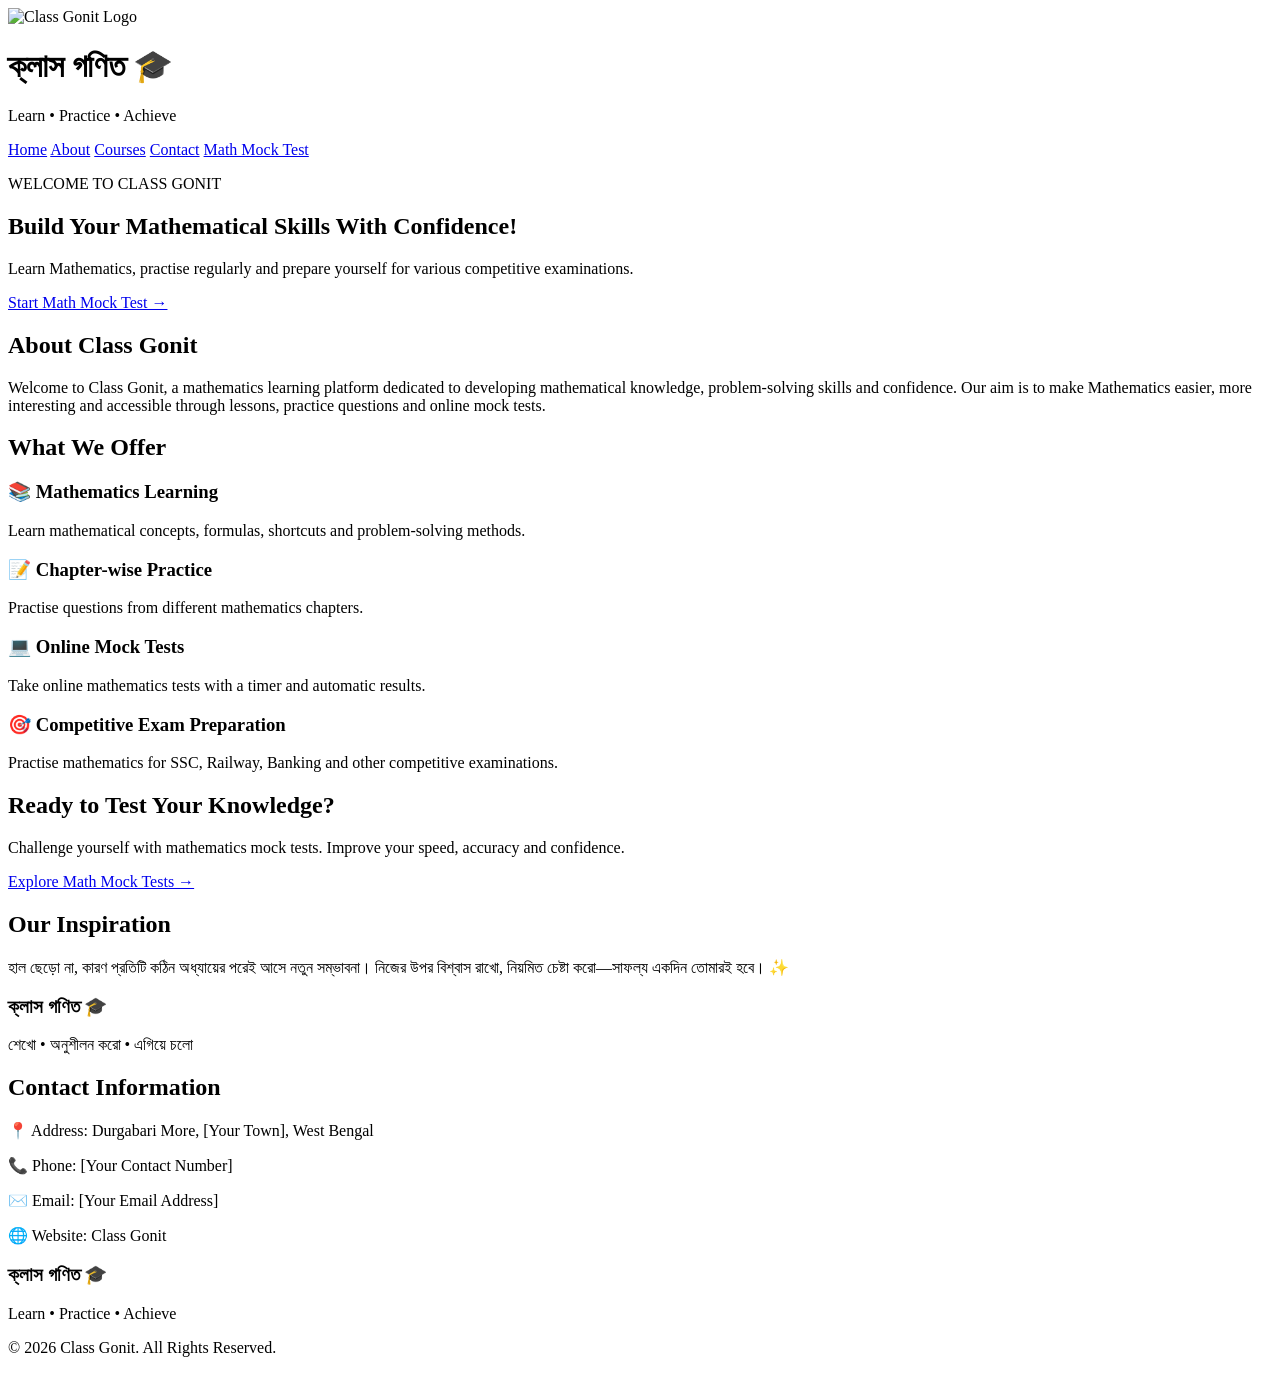
==== index.html @ 7d017bfa "Update index.html" ====
<!DOCTYPE html>
<html lang="en">
<head>
    <meta charset="UTF-8">
    <meta name="viewport" content="width=device-width, initial-scale=1.0">
    <title>ক্লাস গণিত 🎓 | Mathematics Learning Centre</title>
    <meta name="description" content="Class Gonit - Learn, Practice and Prepare for Mathematics Competitive Examinations.">

    <link rel="stylesheet" href="style.css">
</head>

<body>

    <!-- HEADER -->
    <header class="header">
        <div class="logo-area">
            <img src="images/logo.png" alt="Class Gonit Logo" class="logo">
            <div>
                <h1>ক্লাস গণিত 🎓</h1>
                <p>Learn • Practice • Achieve</p>
            </div>
        </div>

        <nav>
            <a href="index.html">Home</a>
            <a href="#about">About</a>
            <a href="#courses">Courses</a>
            <a href="#contact">Contact</a>
            <a href="mock-test.html" class="nav-button">Math Mock Test</a>
        </nav>
    </header>


    <!-- HERO SECTION -->
    <section class="hero">
        <div class="hero-content">
            <p class="welcome">WELCOME TO CLASS GONIT</p>

            <h2>
                Build Your Mathematical Skills
                <span>With Confidence!</span>
            </h2>

            <p>
                Learn Mathematics, practise regularly and prepare
                yourself for various competitive examinations.
            </p>

            <a href="mock-test.html" class="main-button">
                Start Math Mock Test →
            </a>
        </div>
    </section>


    <!-- ABOUT SECTION -->
    <section id="about" class="section">
        <h2>About Class Gonit</h2>

        <p>
            Welcome to Class Gonit, a mathematics learning platform
            dedicated to developing mathematical knowledge,
            problem-solving skills and confidence.

            Our aim is to make Mathematics easier, more interesting
            and accessible through lessons, practice questions
            and online mock tests.
        </p>
    </section>


    <!-- INFORMATION SECTION -->
    <section id="courses" class="section">
        <h2>What We Offer</h2>

        <div class="info-container">

            <div class="info-card">
                <h3>📚 Mathematics Learning</h3>
                <p>
                    Learn mathematical concepts, formulas,
                    shortcuts and problem-solving methods.
                </p>
            </div>

            <div class="info-card">
                <h3>📝 Chapter-wise Practice</h3>
                <p>
                    Practise questions from different
                    mathematics chapters.
                </p>
            </div>

            <div class="info-card">
                <h3>💻 Online Mock Tests</h3>
                <p>
                    Take online mathematics tests with
                    a timer and automatic results.
                </p>
            </div>

            <div class="info-card">
                <h3>🎯 Competitive Exam Preparation</h3>
                <p>
                    Practise mathematics for SSC, Railway,
                    Banking and other competitive examinations.
                </p>
            </div>

        </div>
    </section>


    <!-- MOCK TEST SECTION -->
    <section class="mock-section">
        <h2>Ready to Test Your Knowledge?</h2>

        <p>
            Challenge yourself with mathematics mock tests.
            Improve your speed, accuracy and confidence.
        </p>

        <a href="mock-test.html" class="main-button">
            Explore Math Mock Tests →
        </a>
    </section>


    <!-- MOTIVATION -->
    <section class="motivation">
        <h2>Our Inspiration</h2>

        <p>
            হাল ছেড়ো না, কারণ প্রতিটি কঠিন অধ্যায়ের পরেই আসে
            নতুন সম্ভাবনা। নিজের উপর বিশ্বাস রাখো, নিয়মিত
            চেষ্টা করো—সাফল্য একদিন তোমারই হবে। ✨
        </p>

        <h3>ক্লাস গণিত 🎓</h3>
        <p>শেখো • অনুশীলন করো • এগিয়ে চলো</p>
    </section>


    <!-- CONTACT SECTION -->
    <section id="contact" class="section contact">
        <h2>Contact Information</h2>

        <p>📍 Address: Durgabari More, [Your Town], West Bengal</p>

        <p>📞 Phone: [Your Contact Number]</p>

        <p>✉️ Email: [Your Email Address]</p>

        <p>🌐 Website: Class Gonit</p>
    </section>


    <!-- FOOTER -->
    <footer>
        <h3>ক্লাস গণিত 🎓</h3>
        <p>Learn • Practice • Achieve</p>
        <p>© 2026 Class Gonit. All Rights Reserved.</p>
    </footer>

    <script src="script.js"></script>

</body>
</html>
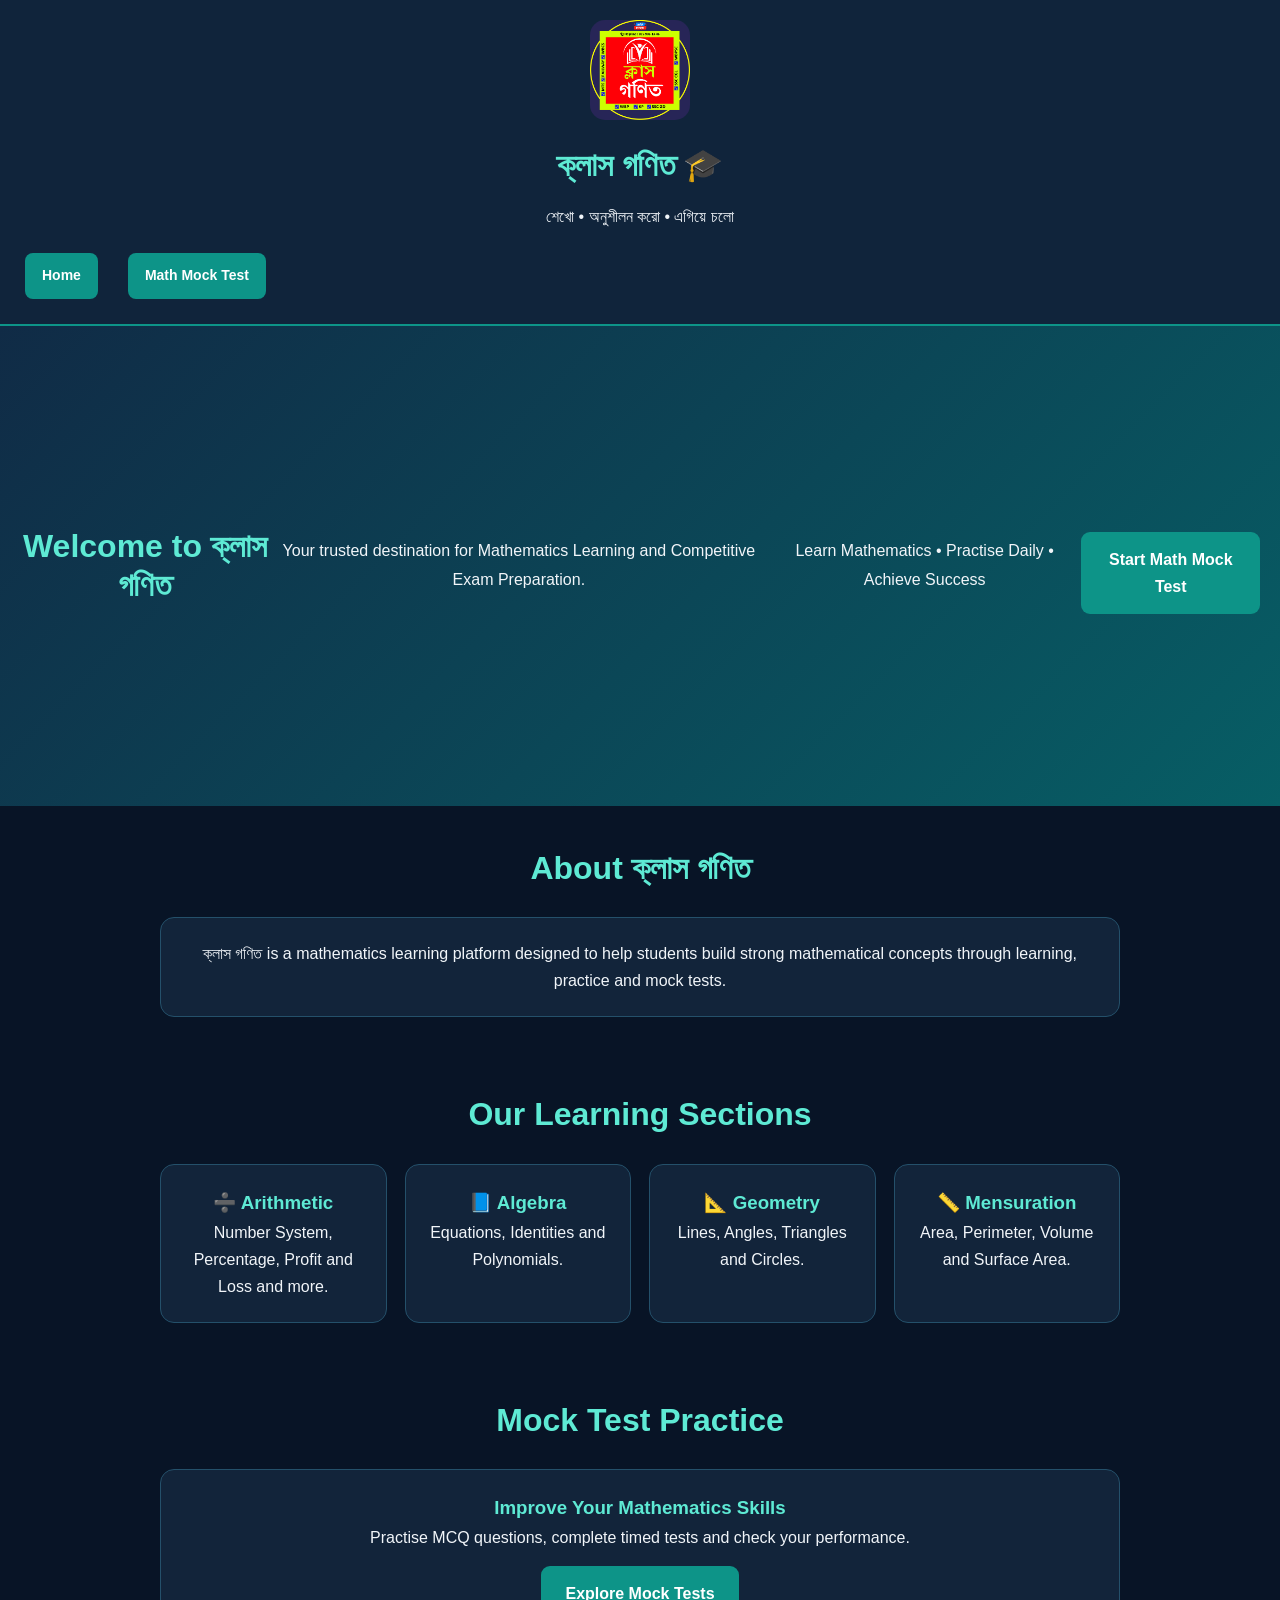
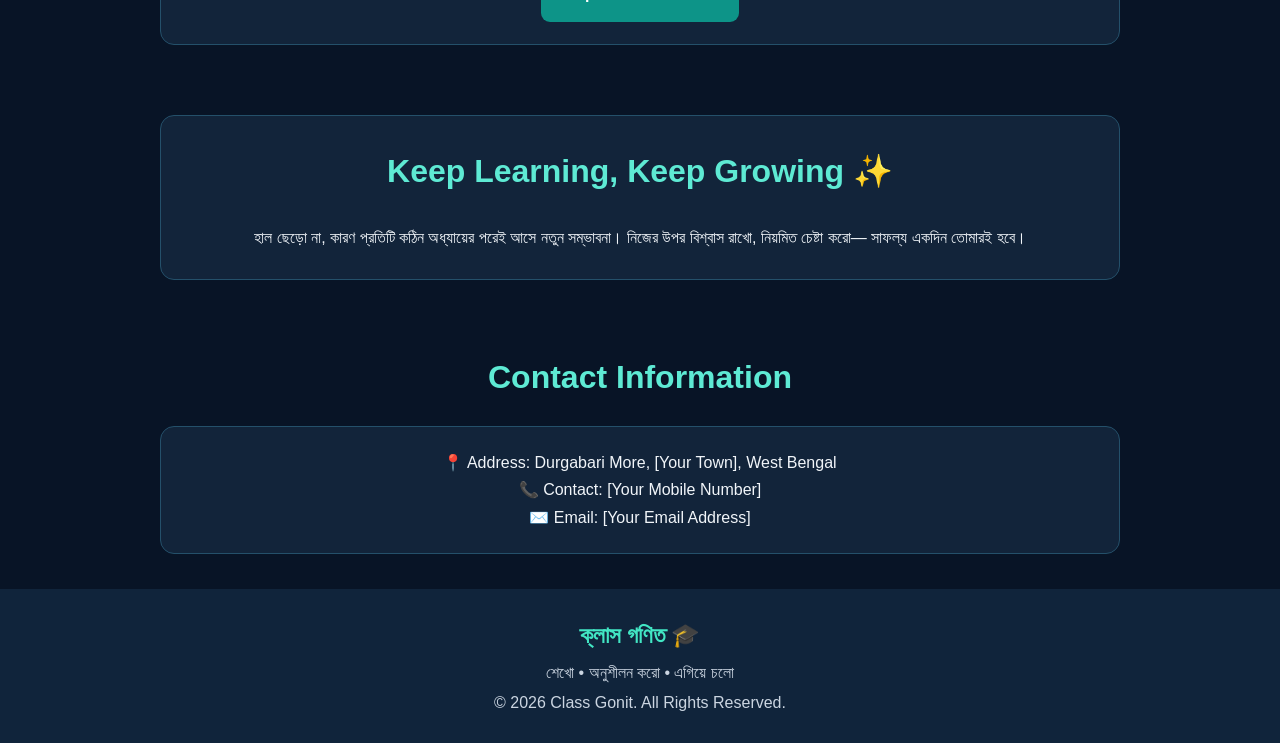
==== commit bfe6a4e0: "Update index.html" ====
--- a/index.html
+++ b/index.html
@@ -2,168 +2,211 @@
 <!DOCTYPE html>
 <html lang="en">
 <head>
-    <meta charset="UTF-8">
-    <meta name="viewport" content="width=device-width, initial-scale=1.0">
-    <title>ক্লাস গণিত 🎓 | Mathematics Learning Centre</title>
-    <meta name="description" content="Class Gonit - Learn, Practice and Prepare for Mathematics Competitive Examinations.">
-
-    <link rel="stylesheet" href="style.css">
+<meta charset="UTF-8">
+<meta name="viewport" content="width=device-width, initial-scale=1.0">
+<title>ক্লাস গণিত | Class Gonit</title>
+<link rel="stylesheet" href="style.css">
+
+<style>
+body {
+    margin: 0;
+    background: #081426;
+    color: #f1f5f9;
+    font-family: Arial, sans-serif;
+}
+header {
+    background: #10243b;
+    padding: 20px;
+    text-align: center;
+    border-bottom: 2px solid #0d9488;
+}
+.logo {
+    width: 100px;
+    height: 100px;
+    object-fit: contain;
+    border-radius: 15px;
+}
+header h1 {
+    color: #5eead4;
+    margin: 10px;
+}
+nav {
+    margin-top: 18px;
+}
+nav a {
+    display: inline-block;
+    color: white;
+    text-decoration: none;
+    background: #0d9488;
+    padding: 11px 17px;
+    margin: 5px;
+    border-radius: 8px;
+}
+.hero {
+    text-align: center;
+    padding: 65px 20px;
+    background: linear-gradient(135deg,#102b46,#075e65);
+}
+.hero h2 {
+    font-size: 32px;
+    color: #5eead4;
+}
+.hero p {
+    line-height: 1.8;
+}
+.section {
+    max-width: 1000px;
+    margin: auto;
+    padding: 35px 20px;
+}
+.section h2 {
+    color: #5eead4;
+    text-align: center;
+}
+.cards {
+    display: grid;
+    grid-template-columns: repeat(auto-fit,minmax(220px,1fr));
+    gap: 18px;
+}
+.card {
+    background: #12243a;
+    border: 1px solid #24506a;
+    padding: 22px;
+    border-radius: 14px;
+    text-align: center;
+}
+.card h3 {
+    color: #5eead4;
+}
+.main-button {
+    display: inline-block;
+    background: #0d9488;
+    color: white;
+    text-decoration: none;
+    padding: 14px 24px;
+    border-radius: 9px;
+    font-weight: bold;
+    margin-top: 15px;
+}
+.quote {
+    background: #12243a;
+    padding: 25px;
+    border-radius: 14px;
+    text-align: center;
+    line-height: 1.9;
+    border: 1px solid #24506a;
+}
+footer {
+    background: #10243b;
+    padding: 25px;
+    text-align: center;
+    line-height: 1.9;
+    color: #cbd5e1;
+}
+</style>
 </head>
 
 <body>
 
-    <!-- HEADER -->
-    <header class="header">
-        <div class="logo-area">
-            <img src="images/logo.png" alt="Class Gonit Logo" class="logo">
-            <div>
-                <h1>ক্লাস গণিত 🎓</h1>
-                <p>Learn • Practice • Achieve</p>
-            </div>
-        </div>
-
-        <nav>
-            <a href="index.html">Home</a>
-            <a href="#about">About</a>
-            <a href="#courses">Courses</a>
-            <a href="#contact">Contact</a>
-            <a href="mock-test.html" class="nav-button">Math Mock Test</a>
-        </nav>
-    </header>
-
-
-    <!-- HERO SECTION -->
-    <section class="hero">
-        <div class="hero-content">
-            <p class="welcome">WELCOME TO CLASS GONIT</p>
-
-            <h2>
-                Build Your Mathematical Skills
-                <span>With Confidence!</span>
-            </h2>
-
-            <p>
-                Learn Mathematics, practise regularly and prepare
-                yourself for various competitive examinations.
-            </p>
-
-            <a href="mock-test.html" class="main-button">
-                Start Math Mock Test →
-            </a>
-        </div>
-    </section>
-
-
-    <!-- ABOUT SECTION -->
-    <section id="about" class="section">
-        <h2>About Class Gonit</h2>
-
+<header>
+    <img src="logo.png" alt="Class Gonit Logo" class="logo">
+
+    <h1>ক্লাস গণিত 🎓</h1>
+    <p>শেখো • অনুশীলন করো • এগিয়ে চলো</p>
+
+    <nav>
+        <a href="index.html">Home</a>
+        <a href="mock-test.html">Math Mock Test</a>
+    </nav>
+</header>
+
+<section class="hero">
+    <h2>Welcome to ক্লাস গণিত</h2>
+    <p>
+        Your trusted destination for Mathematics Learning
+        and Competitive Exam Preparation.
+    </p>
+    <p>Learn Mathematics • Practise Daily • Achieve Success</p>
+
+    <a href="mock-test.html" class="main-button">
+        Start Math Mock Test
+    </a>
+</section>
+
+<section class="section">
+    <h2>About ক্লাস গণিত</h2>
+    <div class="card">
         <p>
-            Welcome to Class Gonit, a mathematics learning platform
-            dedicated to developing mathematical knowledge,
-            problem-solving skills and confidence.
-
-            Our aim is to make Mathematics easier, more interesting
-            and accessible through lessons, practice questions
-            and online mock tests.
+            ক্লাস গণিত is a mathematics learning platform
+            designed to help students build strong mathematical
+            concepts through learning, practice and mock tests.
         </p>
-    </section>
-
-
-    <!-- INFORMATION SECTION -->
-    <section id="courses" class="section">
-        <h2>What We Offer</h2>
-
-        <div class="info-container">
-
-            <div class="info-card">
-                <h3>📚 Mathematics Learning</h3>
-                <p>
-                    Learn mathematical concepts, formulas,
-                    shortcuts and problem-solving methods.
-                </p>
-            </div>
-
-            <div class="info-card">
-                <h3>📝 Chapter-wise Practice</h3>
-                <p>
-                    Practise questions from different
-                    mathematics chapters.
-                </p>
-            </div>
-
-            <div class="info-card">
-                <h3>💻 Online Mock Tests</h3>
-                <p>
-                    Take online mathematics tests with
-                    a timer and automatic results.
-                </p>
-            </div>
-
-            <div class="info-card">
-                <h3>🎯 Competitive Exam Preparation</h3>
-                <p>
-                    Practise mathematics for SSC, Railway,
-                    Banking and other competitive examinations.
-                </p>
-            </div>
-
-        </div>
-    </section>
-
-
-    <!-- MOCK TEST SECTION -->
-    <section class="mock-section">
-        <h2>Ready to Test Your Knowledge?</h2>
-
+    </div>
+</section>
+
+<section class="section">
+    <h2>Our Learning Sections</h2>
+
+    <div class="cards">
+        <div class="card">
+            <h3>➗ Arithmetic</h3>
+            <p>Number System, Percentage, Profit and Loss and more.</p>
+        </div>
+
+        <div class="card">
+            <h3>📘 Algebra</h3>
+            <p>Equations, Identities and Polynomials.</p>
+        </div>
+
+        <div class="card">
+            <h3>📐 Geometry</h3>
+            <p>Lines, Angles, Triangles and Circles.</p>
+        </div>
+
+        <div class="card">
+            <h3>📏 Mensuration</h3>
+            <p>Area, Perimeter, Volume and Surface Area.</p>
+        </div>
+    </div>
+</section>
+
+<section class="section">
+    <h2>Mock Test Practice</h2>
+    <div class="card">
+        <h3>Improve Your Mathematics Skills</h3>
         <p>
-            Challenge yourself with mathematics mock tests.
-            Improve your speed, accuracy and confidence.
+            Practise MCQ questions, complete timed tests
+            and check your performance.
         </p>
-
         <a href="mock-test.html" class="main-button">
-            Explore Math Mock Tests →
+            Explore Mock Tests
         </a>
-    </section>
-
-
-    <!-- MOTIVATION -->
-    <section class="motivation">
-        <h2>Our Inspiration</h2>
-
-        <p>
-            হাল ছেড়ো না, কারণ প্রতিটি কঠিন অধ্যায়ের পরেই আসে
-            নতুন সম্ভাবনা। নিজের উপর বিশ্বাস রাখো, নিয়মিত
-            চেষ্টা করো—সাফল্য একদিন তোমারই হবে। ✨
-        </p>
-
-        <h3>ক্লাস গণিত 🎓</h3>
-        <p>শেখো • অনুশীলন করো • এগিয়ে চলো</p>
-    </section>
-
-
-    <!-- CONTACT SECTION -->
-    <section id="contact" class="section contact">
-        <h2>Contact Information</h2>
-
+    </div>
+</section>
+
+<section class="section">
+    <div class="quote">
+        <h2>Keep Learning, Keep Growing ✨</h2>
+        হাল ছেড়ো না, কারণ প্রতিটি কঠিন অধ্যায়ের পরেই আসে
+        নতুন সম্ভাবনা। নিজের উপর বিশ্বাস রাখো, নিয়মিত চেষ্টা করো—
+        সাফল্য একদিন তোমারই হবে।
+    </div>
+</section>
+
+<section class="section">
+    <h2>Contact Information</h2>
+    <div class="card">
         <p>📍 Address: Durgabari More, [Your Town], West Bengal</p>
-
-        <p>📞 Phone: [Your Contact Number]</p>
-
+        <p>📞 Contact: [Your Mobile Number]</p>
         <p>✉️ Email: [Your Email Address]</p>
-
-        <p>🌐 Website: Class Gonit</p>
-    </section>
-
-
-    <!-- FOOTER -->
-    <footer>
-        <h3>ক্লাস গণিত 🎓</h3>
-        <p>Learn • Practice • Achieve</p>
-        <p>© 2026 Class Gonit. All Rights Reserved.</p>
-    </footer>
-
-    <script src="script.js"></script>
+    </div>
+</section>
+
+<footer>
+    <h3>ক্লাস গণিত 🎓</h3>
+    <p>শেখো • অনুশীলন করো • এগিয়ে চলো</p>
+    <p>© 2026 Class Gonit. All Rights Reserved.</p>
+</footer>
 
 </body>
 </html>
--- a/style.css
+++ b/style.css
@@ -0,0 +1,266 @@
+
+* {
+    margin: 0;
+    padding: 0;
+    box-sizing: border-box;
+}
+
+html {
+    scroll-behavior: smooth;
+}
+
+body {
+    font-family: Arial, sans-serif;
+    background: #0b1220;
+    color: #f1f5f9;
+    line-height: 1.7;
+}
+
+/* HEADER */
+.header {
+    background: #111c30;
+    padding: 18px 6%;
+    display: flex;
+    justify-content: space-between;
+    align-items: center;
+    flex-wrap: wrap;
+    gap: 20px;
+    border-bottom: 1px solid #263850;
+}
+
+.logo-area {
+    display: flex;
+    align-items: center;
+    gap: 12px;
+}
+
+.logo {
+    width: 65px;
+    height: 65px;
+    object-fit: contain;
+    border-radius: 12px;
+}
+
+.logo-area h1 {
+    color: #42e6c4;
+    font-size: 24px;
+}
+
+.logo-area p {
+    color: #a8b6ca;
+    font-size: 12px;
+}
+
+nav {
+    display: flex;
+    flex-wrap: wrap;
+    align-items: center;
+    gap: 20px;
+}
+
+nav a {
+    color: #ffffff;
+    text-decoration: none;
+    font-weight: bold;
+    font-size: 14px;
+}
+
+nav a:hover {
+    color: #42e6c4;
+}
+
+.nav-button,
+.main-button {
+    background: linear-gradient(135deg, #12b99b, #087eae);
+    color: white;
+    padding: 12px 22px;
+    border-radius: 30px;
+    display: inline-block;
+    text-decoration: none;
+    font-weight: bold;
+}
+
+/* HERO */
+.hero {
+    min-height: 480px;
+    padding: 90px 8%;
+    display: flex;
+    align-items: center;
+    background:
+        radial-gradient(circle at 85% 30%, #164c61 0%, transparent 35%),
+        linear-gradient(135deg, #101d35, #07111f);
+}
+
+.hero-content {
+    max-width: 750px;
+}
+
+.welcome {
+    color: #42e6c4;
+    font-weight: bold;
+    letter-spacing: 3px;
+}
+
+.hero h2 {
+    font-size: clamp(34px, 6vw, 55px);
+    line-height: 1.2;
+    margin: 20px 0;
+}
+
+.hero h2 span {
+    color: #42e6c4;
+    display: block;
+}
+
+.hero-content > p:not(.welcome) {
+    color: #b8c5d8;
+    font-size: 17px;
+    margin-bottom: 30px;
+}
+
+/* SECTIONS */
+.section {
+    padding: 70px 8%;
+    text-align: center;
+}
+
+.section h2 {
+    color: #42e6c4;
+    font-size: 32px;
+    margin-bottom: 22px;
+}
+
+.section > p {
+    max-width: 850px;
+    margin: auto;
+    color: #c4cfde;
+    font-size: 16px;
+}
+
+/* CARDS */
+.info-container {
+    display: grid;
+    grid-template-columns: repeat(auto-fit, minmax(220px, 1fr));
+    gap: 22px;
+    margin-top: 35px;
+}
+
+.info-card {
+    background: #15243a;
+    border: 1px solid #2b405b;
+    padding: 30px 22px;
+    border-radius: 18px;
+    text-align: left;
+    transition: 0.3s;
+}
+
+.info-card:hover {
+    transform: translateY(-7px);
+    border-color: #42e6c4;
+}
+
+.info-card h3 {
+    color: #42e6c4;
+    margin-bottom: 12px;
+}
+
+.info-card p {
+    color: #bdc9d9;
+}
+
+/* MOCK TEST */
+.mock-section {
+    margin: 30px 6%;
+    padding: 60px 25px;
+    text-align: center;
+    border-radius: 24px;
+    background: linear-gradient(135deg, #075c62, #124a76);
+}
+
+.mock-section h2 {
+    font-size: 30px;
+    margin-bottom: 15px;
+}
+
+.mock-section p {
+    color: #dcecf0;
+    margin-bottom: 25px;
+}
+
+.mock-section .main-button {
+    background: white;
+    color: #075c62;
+}
+
+/* MOTIVATION */
+.motivation {
+    padding: 55px 8%;
+    text-align: center;
+    background: #142238;
+}
+
+.motivation h2 {
+    color: #42e6c4;
+    margin-bottom: 20px;
+}
+
+.motivation p {
+    color: #d0dbea;
+    max-width: 850px;
+    margin: 12px auto;
+}
+
+.motivation h3 {
+    color: #42e6c4;
+    margin-top: 20px;
+}
+
+/* CONTACT */
+.contact {
+    background: #0e192b;
+}
+
+.contact p {
+    margin: 12px auto;
+}
+
+/* FOOTER */
+footer {
+    text-align: center;
+    padding: 30px 15px;
+    background: #080e19;
+    color: #9eacc0;
+}
+
+footer h3 {
+    color: #42e6c4;
+    font-size: 23px;
+}
+
+/* MOBILE */
+@media (max-width: 650px) {
+    .header {
+        flex-direction: column;
+        text-align: center;
+    }
+
+    nav {
+        justify-content: center;
+        gap: 13px;
+    }
+
+    .hero {
+        min-height: 400px;
+        padding: 65px 7%;
+        text-align: center;
+    }
+
+    .section {
+        padding: 50px 6%;
+    }
+
+    .mock-section {
+        margin: 20px 4%;
+        padding: 40px 18px;
+    }
+}
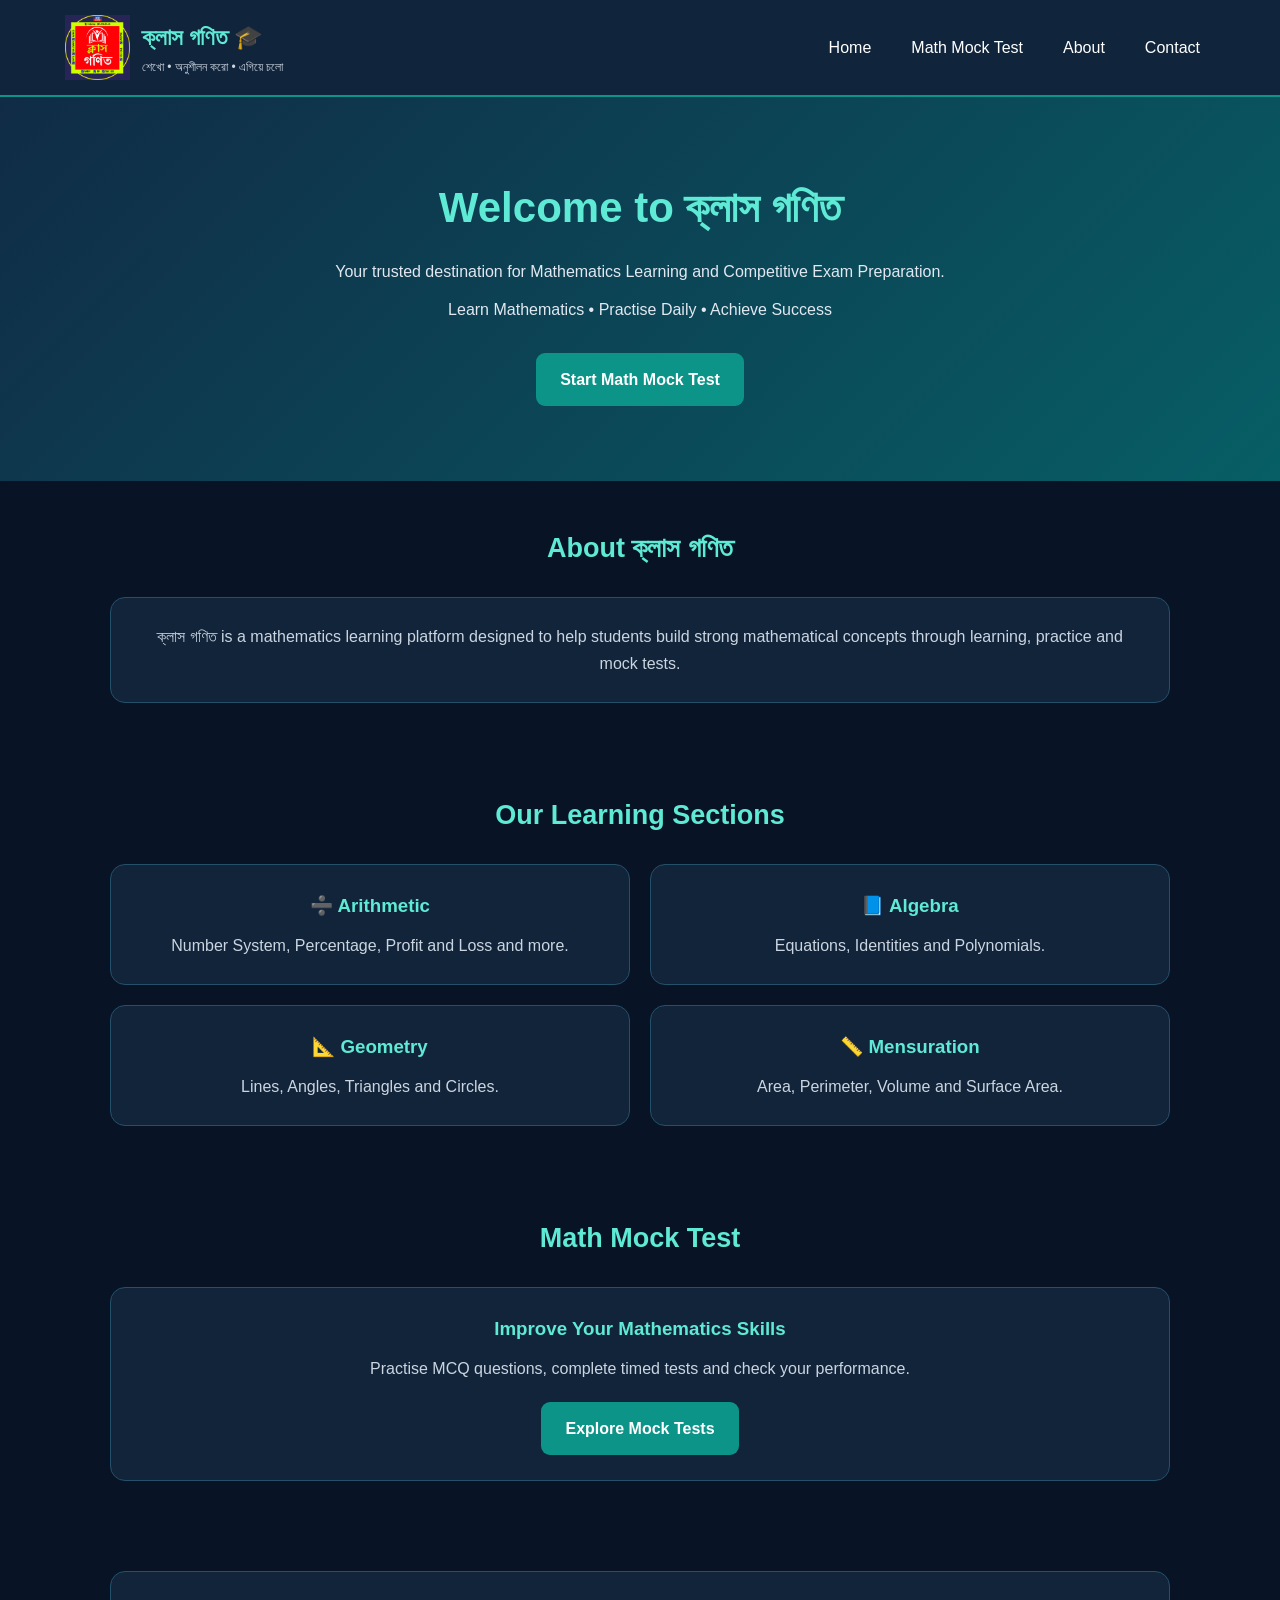
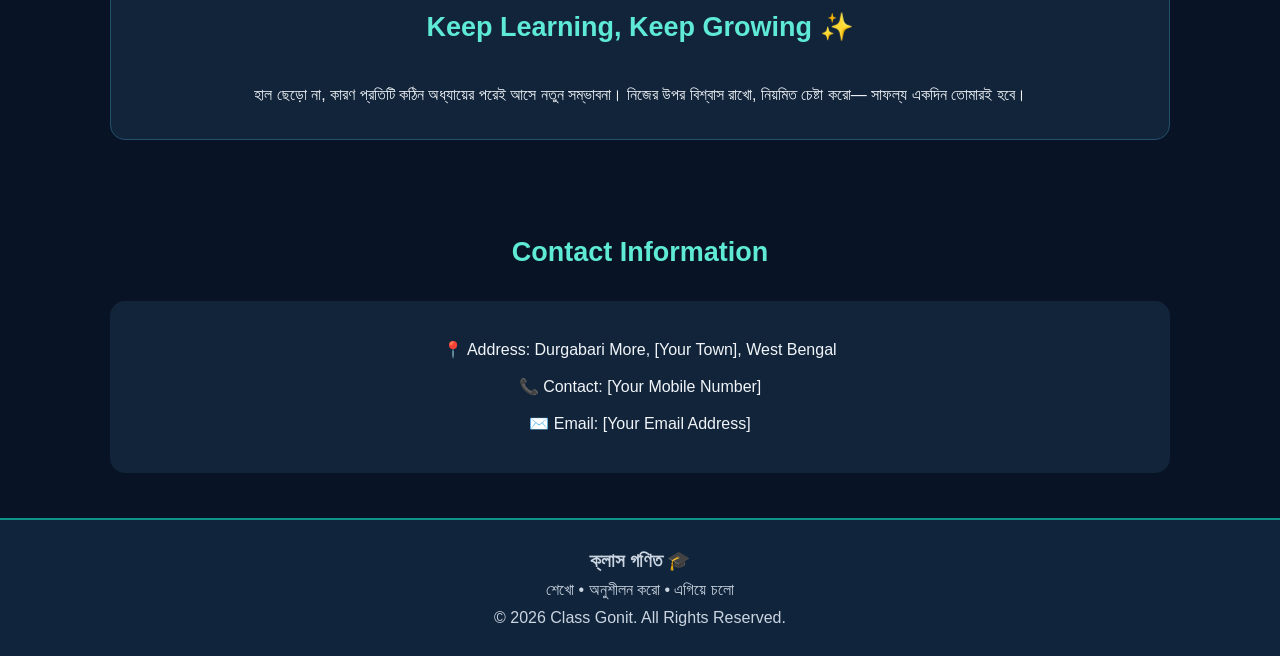
==== commit 9ed0c39b: "Update index.html" ====
--- a/index.html
+++ b/index.html
@@ -4,104 +4,296 @@
 <head>
 <meta charset="UTF-8">
 <meta name="viewport" content="width=device-width, initial-scale=1.0">
+<meta name="theme-color" content="#081426">
+
 <title>ক্লাস গণিত | Class Gonit</title>
-<link rel="stylesheet" href="style.css">
 
 <style>
+* {
+    margin: 0;
+    padding: 0;
+    box-sizing: border-box;
+}
+
+html {
+    scroll-behavior: smooth;
+}
+
 body {
-    margin: 0;
+    width: 100%;
+    overflow-x: hidden;
     background: #081426;
     color: #f1f5f9;
     font-family: Arial, sans-serif;
-}
+    line-height: 1.7;
+}
+
+/* HEADER */
 header {
     background: #10243b;
-    padding: 20px;
-    text-align: center;
+    padding: 15px 5%;
     border-bottom: 2px solid #0d9488;
 }
+
+.header-content {
+    max-width: 1150px;
+    margin: auto;
+    display: flex;
+    align-items: center;
+    justify-content: space-between;
+    gap: 15px;
+}
+
+.brand {
+    display: flex;
+    align-items: center;
+    gap: 12px;
+}
+
 .logo {
-    width: 100px;
-    height: 100px;
+    width: 65px;
+    height: 65px;
     object-fit: contain;
-    border-radius: 15px;
-}
-header h1 {
+}
+
+.brand h1 {
     color: #5eead4;
-    margin: 10px;
-}
+    font-size: 23px;
+}
+
+.brand p {
+    font-size: 12px;
+    color: #cbd5e1;
+}
+
+/* NAVIGATION */
 nav {
-    margin-top: 18px;
-}
+    display: flex;
+    align-items: center;
+    gap: 10px;
+}
+
 nav a {
-    display: inline-block;
+    text-decoration: none;
     color: white;
-    text-decoration: none;
+    padding: 10px 15px;
+    border-radius: 8px;
+    transition: 0.3s;
+}
+
+nav a:hover {
     background: #0d9488;
-    padding: 11px 17px;
-    margin: 5px;
+}
+
+.menu-btn {
+    display: none;
+    background: #0d9488;
+    color: white;
+    border: none;
+    padding: 9px 13px;
+    font-size: 25px;
     border-radius: 8px;
-}
+    cursor: pointer;
+}
+
+/* HERO */
 .hero {
     text-align: center;
-    padding: 65px 20px;
+    padding: 75px 20px;
     background: linear-gradient(135deg,#102b46,#075e65);
 }
+
 .hero h2 {
-    font-size: 32px;
     color: #5eead4;
-}
+    font-size: clamp(26px, 5vw, 42px);
+    margin-bottom: 15px;
+}
+
 .hero p {
-    line-height: 1.8;
-}
-.section {
-    max-width: 1000px;
-    margin: auto;
-    padding: 35px 20px;
-}
-.section h2 {
-    color: #5eead4;
-    text-align: center;
-}
-.cards {
-    display: grid;
-    grid-template-columns: repeat(auto-fit,minmax(220px,1fr));
-    gap: 18px;
-}
-.card {
-    background: #12243a;
-    border: 1px solid #24506a;
-    padding: 22px;
-    border-radius: 14px;
-    text-align: center;
-}
-.card h3 {
-    color: #5eead4;
-}
+    color: #e2e8f0;
+    max-width: 650px;
+    margin: 10px auto;
+}
+
 .main-button {
     display: inline-block;
     background: #0d9488;
     color: white;
     text-decoration: none;
-    padding: 14px 24px;
+    padding: 13px 24px;
     border-radius: 9px;
     font-weight: bold;
-    margin-top: 15px;
-}
+    margin-top: 20px;
+}
+
+.main-button:hover {
+    background: #14b8a6;
+}
+
+/* SECTIONS */
+.section {
+    max-width: 1100px;
+    margin: auto;
+    padding: 45px 20px;
+}
+
+.section h2 {
+    text-align: center;
+    color: #5eead4;
+    font-size: 27px;
+    margin-bottom: 25px;
+}
+
+/* CARDS */
+.cards {
+    display: grid;
+    grid-template-columns: repeat(2, minmax(0, 1fr));
+    gap: 20px;
+}
+
+.card {
+    background: #12243a;
+    border: 1px solid #24506a;
+    padding: 25px;
+    border-radius: 15px;
+    text-align: center;
+    min-width: 0;
+}
+
+.card h3 {
+    color: #5eead4;
+    margin-bottom: 10px;
+}
+
+.card p {
+    color: #cbd5e1;
+}
+
+/* QUOTE */
 .quote {
     background: #12243a;
+    border: 1px solid #24506a;
+    border-radius: 15px;
+    padding: 28px;
+    text-align: center;
+    line-height: 2;
+}
+
+.quote p {
+    font-size: 16px;
+}
+
+/* CONTACT */
+.contact-box {
+    background: #12243a;
     padding: 25px;
-    border-radius: 14px;
-    text-align: center;
-    line-height: 1.9;
-    border: 1px solid #24506a;
-}
+    border-radius: 15px;
+    text-align: center;
+    overflow-wrap: anywhere;
+}
+
+.contact-box p {
+    margin: 10px 0;
+}
+
+/* FOOTER */
 footer {
     background: #10243b;
-    padding: 25px;
-    text-align: center;
-    line-height: 1.9;
+    border-top: 2px solid #0d9488;
+    text-align: center;
+    padding: 25px 15px;
     color: #cbd5e1;
+}
+
+/* ANDROID / MOBILE RESPONSIVE */
+@media screen and (max-width: 768px) {
+
+    header {
+        padding: 12px 15px;
+    }
+
+    .header-content {
+        flex-wrap: wrap;
+    }
+
+    .brand h1 {
+        font-size: 19px;
+    }
+
+    .logo {
+        width: 55px;
+        height: 55px;
+    }
+
+    .menu-btn {
+        display: block;
+        margin-left: auto;
+    }
+
+    nav {
+        display: none;
+        width: 100%;
+        flex-direction: column;
+        align-items: stretch;
+        gap: 5px;
+        padding-top: 12px;
+    }
+
+    nav.active {
+        display: flex;
+    }
+
+    nav a {
+        background: #172f49;
+        text-align: center;
+        padding: 12px;
+    }
+
+    .hero {
+        padding: 50px 18px;
+    }
+
+    .section {
+        padding: 32px 15px;
+    }
+
+    .section h2 {
+        font-size: 23px;
+    }
+
+    .cards {
+        grid-template-columns: 1fr;
+        gap: 15px;
+    }
+
+    .card {
+        padding: 22px 16px;
+    }
+
+    .quote {
+        padding: 20px 15px;
+    }
+
+    .main-button {
+        width: 100%;
+        max-width: 300px;
+        text-align: center;
+    }
+}
+
+@media screen and (max-width: 360px) {
+    .brand h1 {
+        font-size: 17px;
+    }
+
+    .logo {
+        width: 45px;
+        height: 45px;
+    }
+
+    .hero h2 {
+        font-size: 25px;
+    }
 }
 </style>
 </head>
@@ -109,23 +301,38 @@
 <body>
 
 <header>
-    <img src="logo.png" alt="Class Gonit Logo" class="logo">
-
-    <h1>ক্লাস গণিত 🎓</h1>
-    <p>শেখো • অনুশীলন করো • এগিয়ে চলো</p>
-
-    <nav>
-        <a href="index.html">Home</a>
-        <a href="mock-test.html">Math Mock Test</a>
-    </nav>
+    <div class="header-content">
+
+        <div class="brand">
+            <img src="logo.png" alt="Class Gonit Logo" class="logo">
+            <div>
+                <h1>ক্লাস গণিত 🎓</h1>
+                <p>শেখো • অনুশীলন করো • এগিয়ে চলো</p>
+            </div>
+        </div>
+
+        <button class="menu-btn" onclick="toggleMenu()" aria-label="Toggle navigation" aria-expanded="false">
+            ☰
+        </button>
+
+        <nav id="navigation">
+            <a href="index.html">Home</a>
+            <a href="mock-test.html">Math Mock Test</a>
+            <a href="#about">About</a>
+            <a href="#contact">Contact</a>
+        </nav>
+
+    </div>
 </header>
 
 <section class="hero">
     <h2>Welcome to ক্লাস গণিত</h2>
+
     <p>
         Your trusted destination for Mathematics Learning
         and Competitive Exam Preparation.
     </p>
+
     <p>Learn Mathematics • Practise Daily • Achieve Success</p>
 
     <a href="mock-test.html" class="main-button">
@@ -133,8 +340,9 @@
     </a>
 </section>
 
-<section class="section">
+<section class="section" id="about">
     <h2>About ক্লাস গণিত</h2>
+
     <div class="card">
         <p>
             ক্লাস গণিত is a mathematics learning platform
@@ -148,6 +356,7 @@
     <h2>Our Learning Sections</h2>
 
     <div class="cards">
+
         <div class="card">
             <h3>➗ Arithmetic</h3>
             <p>Number System, Percentage, Profit and Loss and more.</p>
@@ -167,17 +376,21 @@
             <h3>📏 Mensuration</h3>
             <p>Area, Perimeter, Volume and Surface Area.</p>
         </div>
+
     </div>
 </section>
 
 <section class="section">
-    <h2>Mock Test Practice</h2>
+    <h2>Math Mock Test</h2>
+
     <div class="card">
         <h3>Improve Your Mathematics Skills</h3>
+
         <p>
             Practise MCQ questions, complete timed tests
             and check your performance.
         </p>
+
         <a href="mock-test.html" class="main-button">
             Explore Mock Tests
         </a>
@@ -187,15 +400,19 @@
 <section class="section">
     <div class="quote">
         <h2>Keep Learning, Keep Growing ✨</h2>
-        হাল ছেড়ো না, কারণ প্রতিটি কঠিন অধ্যায়ের পরেই আসে
-        নতুন সম্ভাবনা। নিজের উপর বিশ্বাস রাখো, নিয়মিত চেষ্টা করো—
-        সাফল্য একদিন তোমারই হবে।
-    </div>
-</section>
-
-<section class="section">
+
+        <p>
+            হাল ছেড়ো না, কারণ প্রতিটি কঠিন অধ্যায়ের পরেই আসে
+            নতুন সম্ভাবনা। নিজের উপর বিশ্বাস রাখো, নিয়মিত চেষ্টা করো—
+            সাফল্য একদিন তোমারই হবে।
+        </p>
+    </div>
+</section>
+
+<section class="section" id="contact">
     <h2>Contact Information</h2>
-    <div class="card">
+
+    <div class="contact-box">
         <p>📍 Address: Durgabari More, [Your Town], West Bengal</p>
         <p>📞 Contact: [Your Mobile Number]</p>
         <p>✉️ Email: [Your Email Address]</p>
@@ -208,5 +425,30 @@
     <p>© 2026 Class Gonit. All Rights Reserved.</p>
 </footer>
 
+<script>
+function toggleMenu() {
+    const nav = document.getElementById("navigation");
+    const button = document.querySelector(".menu-btn");
+
+    nav.classList.toggle("active");
+
+    button.setAttribute(
+        "aria-expanded",
+        nav.classList.contains("active")
+    );
+
+    button.textContent =
+        nav.classList.contains("active") ? "✕" : "☰";
+}
+
+document.querySelectorAll("#navigation a").forEach(link => {
+    link.addEventListener("click", () => {
+        document.getElementById("navigation").classList.remove("active");
+        document.querySelector(".menu-btn").textContent = "☰";
+        document.querySelector(".menu-btn").setAttribute("aria-expanded", "false");
+    });
+});
+</script>
+
 </body>
 </html>
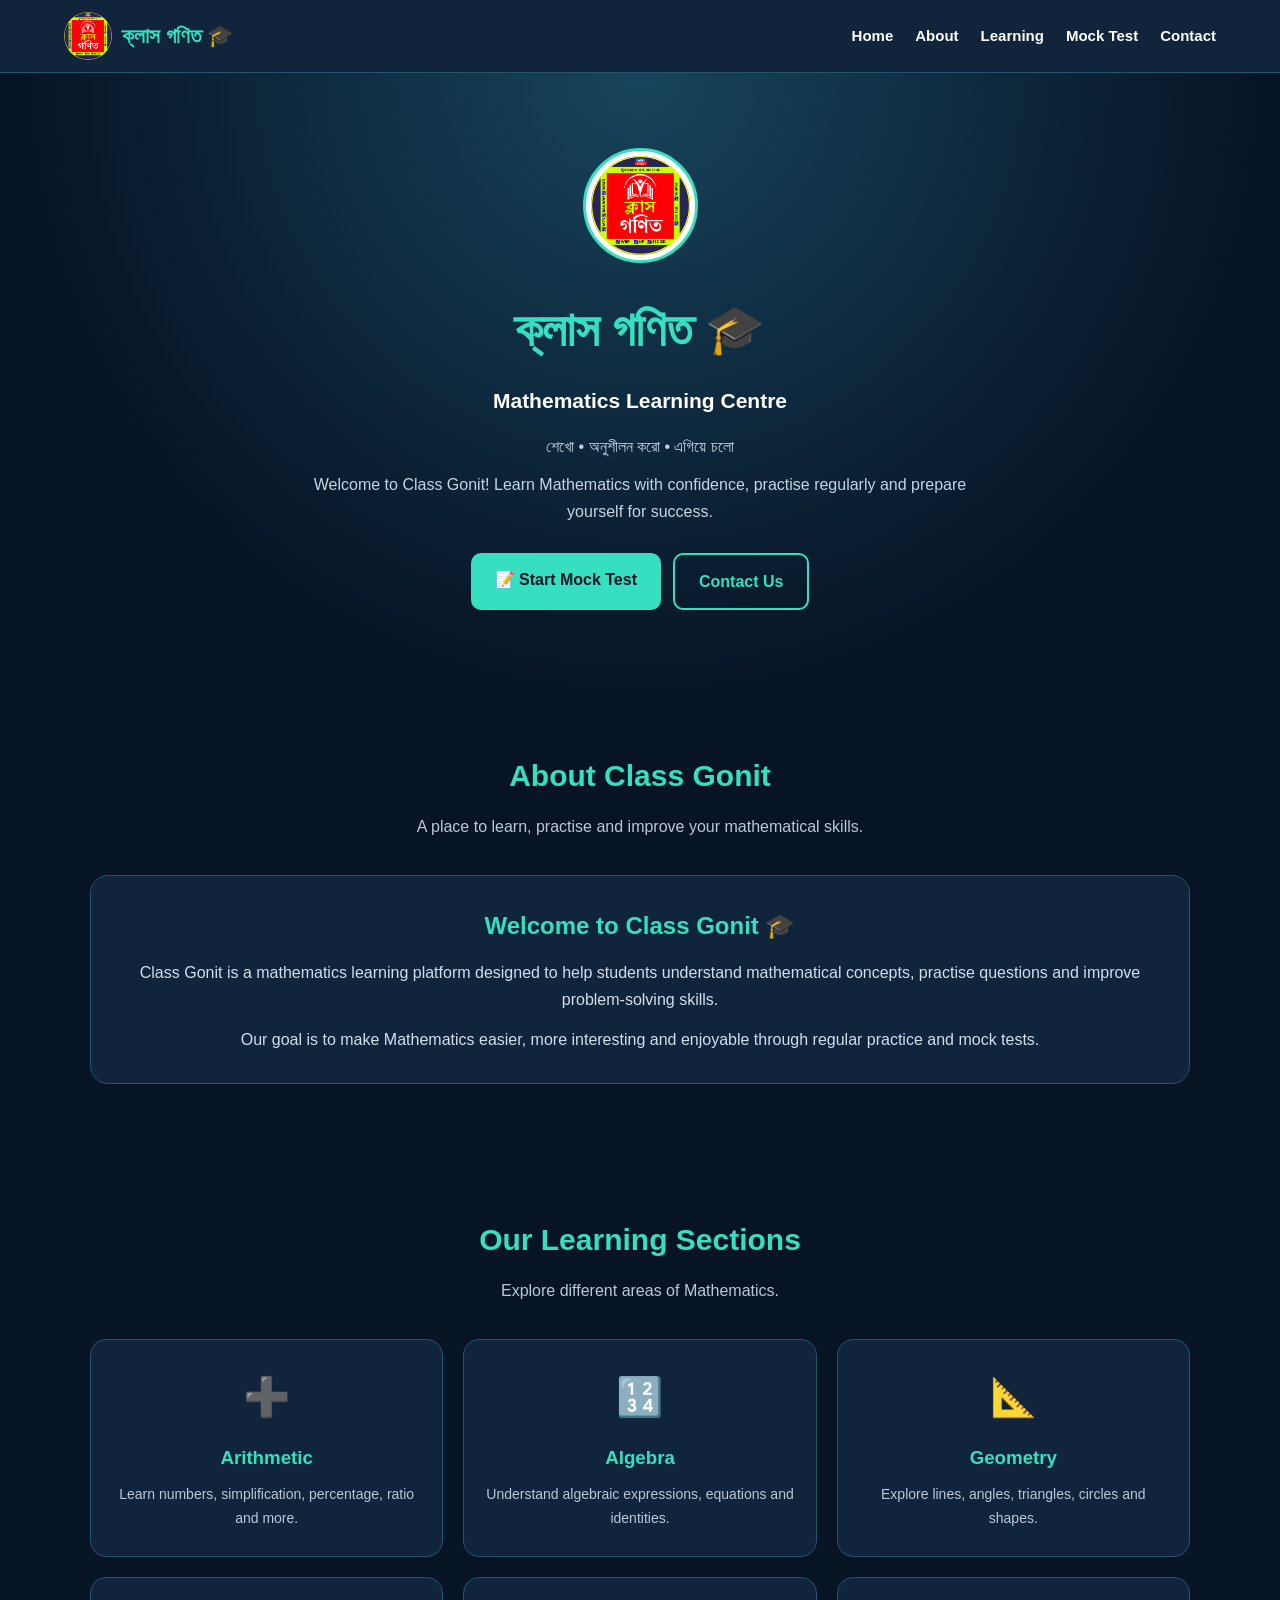
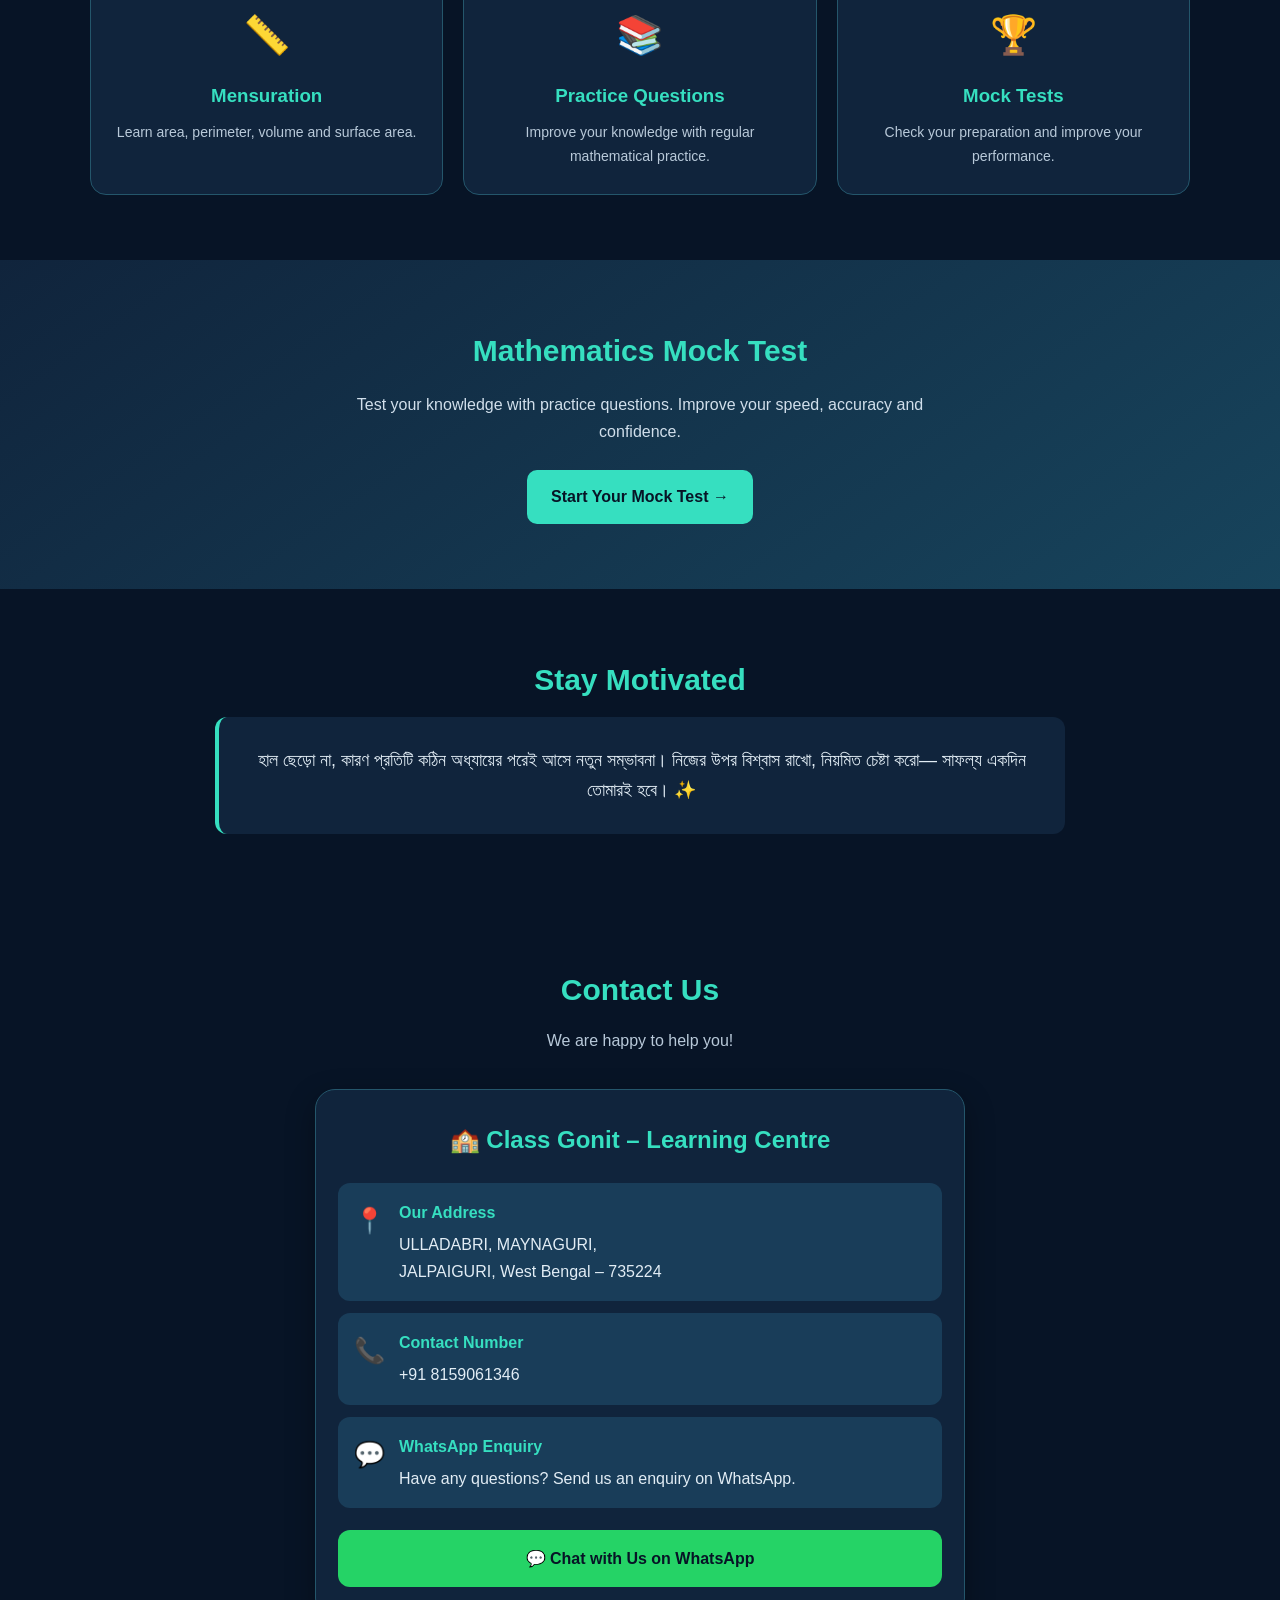
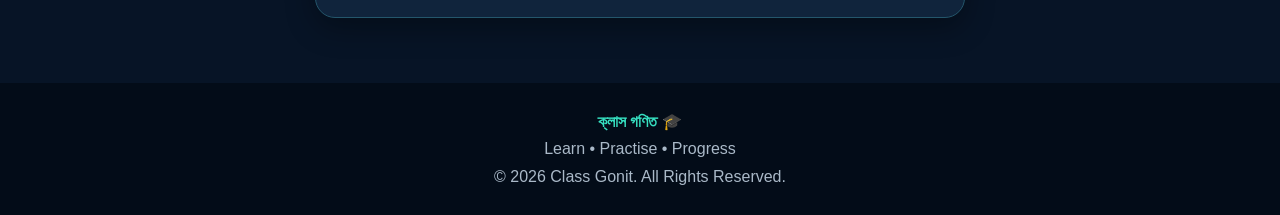
==== commit ddda23ef: "Update index.html" ====
--- a/index.html
+++ b/index.html
@@ -4,450 +4,607 @@
 <head>
 <meta charset="UTF-8">
 <meta name="viewport" content="width=device-width, initial-scale=1.0">
-<meta name="theme-color" content="#081426">
-
-<title>ক্লাস গণিত | Class Gonit</title>
+
+<title>Class Gonit 🎓 | Mathematics Learning Centre</title>
+
+<meta name="description" content="Class Gonit - Learn Mathematics, practise and take mock tests.">
 
 <style>
-* {
-    margin: 0;
-    padding: 0;
-    box-sizing: border-box;
-}
-
-html {
-    scroll-behavior: smooth;
-}
-
-body {
-    width: 100%;
-    overflow-x: hidden;
-    background: #081426;
-    color: #f1f5f9;
-    font-family: Arial, sans-serif;
-    line-height: 1.7;
-}
-
-/* HEADER */
-header {
-    background: #10243b;
-    padding: 15px 5%;
-    border-bottom: 2px solid #0d9488;
-}
-
-.header-content {
-    max-width: 1150px;
-    margin: auto;
-    display: flex;
-    align-items: center;
-    justify-content: space-between;
-    gap: 15px;
-}
-
-.brand {
-    display: flex;
-    align-items: center;
-    gap: 12px;
-}
-
-.logo {
-    width: 65px;
-    height: 65px;
-    object-fit: contain;
-}
-
-.brand h1 {
-    color: #5eead4;
-    font-size: 23px;
-}
-
-.brand p {
-    font-size: 12px;
-    color: #cbd5e1;
-}
-
-/* NAVIGATION */
-nav {
-    display: flex;
-    align-items: center;
-    gap: 10px;
-}
-
-nav a {
-    text-decoration: none;
-    color: white;
-    padding: 10px 15px;
-    border-radius: 8px;
-    transition: 0.3s;
-}
-
-nav a:hover {
-    background: #0d9488;
-}
-
-.menu-btn {
-    display: none;
-    background: #0d9488;
-    color: white;
-    border: none;
-    padding: 9px 13px;
-    font-size: 25px;
-    border-radius: 8px;
-    cursor: pointer;
-}
-
-/* HERO */
-.hero {
-    text-align: center;
-    padding: 75px 20px;
-    background: linear-gradient(135deg,#102b46,#075e65);
-}
-
-.hero h2 {
-    color: #5eead4;
-    font-size: clamp(26px, 5vw, 42px);
-    margin-bottom: 15px;
-}
-
-.hero p {
-    color: #e2e8f0;
-    max-width: 650px;
-    margin: 10px auto;
-}
-
-.main-button {
-    display: inline-block;
-    background: #0d9488;
-    color: white;
-    text-decoration: none;
-    padding: 13px 24px;
-    border-radius: 9px;
-    font-weight: bold;
-    margin-top: 20px;
-}
-
-.main-button:hover {
-    background: #14b8a6;
-}
-
-/* SECTIONS */
-.section {
-    max-width: 1100px;
-    margin: auto;
-    padding: 45px 20px;
-}
-
-.section h2 {
-    text-align: center;
-    color: #5eead4;
-    font-size: 27px;
-    margin-bottom: 25px;
-}
-
-/* CARDS */
-.cards {
-    display: grid;
-    grid-template-columns: repeat(2, minmax(0, 1fr));
-    gap: 20px;
-}
-
-.card {
-    background: #12243a;
-    border: 1px solid #24506a;
-    padding: 25px;
-    border-radius: 15px;
-    text-align: center;
-    min-width: 0;
-}
-
-.card h3 {
-    color: #5eead4;
-    margin-bottom: 10px;
-}
-
-.card p {
-    color: #cbd5e1;
-}
-
-/* QUOTE */
-.quote {
-    background: #12243a;
-    border: 1px solid #24506a;
-    border-radius: 15px;
-    padding: 28px;
-    text-align: center;
-    line-height: 2;
-}
-
-.quote p {
-    font-size: 16px;
-}
-
-/* CONTACT */
-.contact-box {
-    background: #12243a;
-    padding: 25px;
-    border-radius: 15px;
-    text-align: center;
-    overflow-wrap: anywhere;
-}
-
-.contact-box p {
-    margin: 10px 0;
-}
-
-/* FOOTER */
-footer {
-    background: #10243b;
-    border-top: 2px solid #0d9488;
-    text-align: center;
-    padding: 25px 15px;
-    color: #cbd5e1;
-}
-
-/* ANDROID / MOBILE RESPONSIVE */
-@media screen and (max-width: 768px) {
-
-    header {
-        padding: 12px 15px;
-    }
-
-    .header-content {
-        flex-wrap: wrap;
-    }
-
-    .brand h1 {
-        font-size: 19px;
-    }
-
-    .logo {
-        width: 55px;
-        height: 55px;
-    }
-
-    .menu-btn {
-        display: block;
-        margin-left: auto;
-    }
-
-    nav {
-        display: none;
-        width: 100%;
-        flex-direction: column;
-        align-items: stretch;
-        gap: 5px;
-        padding-top: 12px;
-    }
-
-    nav.active {
-        display: flex;
-    }
-
-    nav a {
-        background: #172f49;
-        text-align: center;
-        padding: 12px;
-    }
-
-    .hero {
-        padding: 50px 18px;
-    }
-
-    .section {
-        padding: 32px 15px;
-    }
-
-    .section h2 {
-        font-size: 23px;
-    }
-
-    .cards {
-        grid-template-columns: 1fr;
-        gap: 15px;
-    }
-
-    .card {
-        padding: 22px 16px;
-    }
-
-    .quote {
-        padding: 20px 15px;
-    }
-
-    .main-button {
-        width: 100%;
-        max-width: 300px;
-        text-align: center;
-    }
-}
-
-@media screen and (max-width: 360px) {
-    .brand h1 {
-        font-size: 17px;
-    }
-
-    .logo {
-        width: 45px;
-        height: 45px;
-    }
-
-    .hero h2 {
-        font-size: 25px;
-    }
-}
+*{
+  margin:0;
+  padding:0;
+  box-sizing:border-box;
+  scroll-behavior:smooth;
+}
+
+body{
+  font-family:Arial,sans-serif;
+  background:#071426;
+  color:#fff;
+  line-height:1.7;
+}
+
+a{text-decoration:none}
+
+header{
+  background:#10243c;
+  padding:12px 5%;
+  position:sticky;
+  top:0;
+  z-index:100;
+  border-bottom:1px solid #24566b;
+}
+
+.navbar{
+  max-width:1200px;
+  margin:auto;
+  display:flex;
+  align-items:center;
+  justify-content:space-between;
+}
+
+.brand{
+  display:flex;
+  align-items:center;
+  gap:10px;
+  color:#36dfc0;
+  font-size:21px;
+  font-weight:bold;
+}
+
+.brand img{
+  width:48px;
+  height:48px;
+  object-fit:contain;
+  border-radius:50%;
+}
+
+.menu{
+  display:flex;
+  gap:22px;
+  align-items:center;
+}
+
+.menu a{
+  color:white;
+  font-size:15px;
+  font-weight:bold;
+}
+
+.menu a:hover{color:#36dfc0}
+
+.menu-btn{
+  display:none;
+  background:#36dfc0;
+  color:#071426;
+  border:0;
+  padding:9px 13px;
+  border-radius:8px;
+  font-size:20px;
+}
+
+.hero{
+  padding:75px 20px;
+  text-align:center;
+  background:
+  radial-gradient(circle at top,#17445c,#071426 70%);
+}
+
+.hero-logo{
+  width:115px;
+  height:115px;
+  object-fit:contain;
+  border-radius:50%;
+  border:3px solid #36dfc0;
+  padding:5px;
+  background:#fff;
+  margin-bottom:18px;
+}
+
+.hero h1{
+  font-size:clamp(30px,6vw,48px);
+  color:#36dfc0;
+  margin-bottom:12px;
+}
+
+.hero h2{
+  font-size:21px;
+  margin-bottom:15px;
+}
+
+.hero p{
+  max-width:700px;
+  margin:10px auto;
+  color:#c4d5e5;
+}
+
+.hero-buttons{
+  display:flex;
+  justify-content:center;
+  flex-wrap:wrap;
+  gap:12px;
+  margin-top:28px;
+}
+
+.btn{
+  display:inline-block;
+  padding:13px 24px;
+  border-radius:10px;
+  font-weight:bold;
+  transition:.3s;
+}
+
+.btn-primary{
+  background:#36dfc0;
+  color:#071426;
+}
+
+.btn-secondary{
+  background:transparent;
+  color:#36dfc0;
+  border:2px solid #36dfc0;
+}
+
+.btn:hover{
+  transform:translateY(-3px);
+}
+
+section{
+  padding:65px 20px;
+}
+
+.section-title{
+  text-align:center;
+  color:#36dfc0;
+  font-size:30px;
+  margin-bottom:12px;
+}
+
+.section-subtitle{
+  text-align:center;
+  color:#b8c9d9;
+  margin-bottom:35px;
+}
+
+.content{
+  max-width:1100px;
+  margin:auto;
+}
+
+.about-box{
+  background:#10243c;
+  padding:30px;
+  border-radius:18px;
+  border:1px solid #24566b;
+  text-align:center;
+}
+
+.about-box p{
+  color:#d1dfeb;
+  margin-top:12px;
+}
+
+.cards{
+  display:grid;
+  grid-template-columns:repeat(3,1fr);
+  gap:20px;
+}
+
+.card{
+  background:#10243c;
+  padding:25px 20px;
+  border-radius:16px;
+  border:1px solid #24566b;
+  text-align:center;
+  transition:.3s;
+}
+
+.card:hover{
+  transform:translateY(-6px);
+  border-color:#36dfc0;
+}
+
+.card-icon{
+  font-size:38px;
+  margin-bottom:12px;
+}
+
+.card h3{
+  color:#36dfc0;
+  margin-bottom:10px;
+}
+
+.card p{
+  color:#b8c9d9;
+  font-size:14px;
+}
+
+.mock-section{
+  text-align:center;
+  background:linear-gradient(145deg,#10243c,#17445c);
+}
+
+.mock-section p{
+  max-width:650px;
+  margin:15px auto 25px;
+  color:#d1dfeb;
+}
+
+.quote{
+  text-align:center;
+  background:#10243c;
+  border-left:4px solid #36dfc0;
+  border-radius:12px;
+  padding:28px;
+  max-width:850px;
+  margin:auto;
+  color:#e2edf5;
+  font-size:18px;
+}
+
+.contact-card{
+  max-width:650px;
+  margin:auto;
+  background:#10243c;
+  border:1px solid #24566b;
+  border-radius:20px;
+  padding:30px 22px;
+  box-shadow:0 10px 30px #0005;
+}
+
+.contact-card h3{
+  text-align:center;
+  color:#36dfc0;
+  font-size:24px;
+  margin-bottom:22px;
+}
+
+.contact-item{
+  display:flex;
+  align-items:flex-start;
+  gap:14px;
+  padding:16px;
+  margin:12px 0;
+  background:#193d59;
+  border-radius:12px;
+}
+
+.contact-icon{
+  font-size:25px;
+}
+
+.contact-item h4{
+  color:#36dfc0;
+  margin-bottom:5px;
+}
+
+.contact-item p{
+  color:#e2edf5;
+  overflow-wrap:anywhere;
+}
+
+.whatsapp-button{
+  display:block;
+  text-align:center;
+  background:#25D366;
+  color:#071426;
+  padding:15px;
+  border-radius:12px;
+  margin-top:22px;
+  font-weight:bold;
+  transition:.3s;
+}
+
+.whatsapp-button:hover{
+  background:#1ebe5d;
+  transform:translateY(-3px);
+}
+
+footer{
+  background:#030c18;
+  padding:25px 15px;
+  text-align:center;
+  color:#aab9c8;
+}
+
+footer strong{
+  color:#36dfc0;
+}
+
+@media(max-width:768px){
+
+  header{padding:10px 4%}
+
+  .brand{font-size:18px}
+
+  .brand img{
+    width:42px;
+    height:42px;
+  }
+
+  .menu-btn{display:block}
+
+  .menu{
+    display:none;
+    position:absolute;
+    top:68px;
+    left:0;
+    width:100%;
+    background:#10243c;
+    flex-direction:column;
+    padding:20px;
+    gap:18px;
+    border-top:1px solid #24566b;
+  }
+
+  .menu.active{display:flex}
+
+  .hero{padding:55px 16px}
+
+  .hero h2{font-size:18px}
+
+  section{padding:48px 16px}
+
+  .cards{grid-template-columns:1fr}
+
+  .section-title{font-size:26px}
+
+  .about-box{padding:22px 16px}
+
+  .contact-card{padding:23px 15px}
+
+  .quote{font-size:16px;padding:22px}
+}
+
 </style>
 </head>
 
 <body>
 
+<!-- NAVIGATION -->
+
 <header>
-    <div class="header-content">
-
-        <div class="brand">
-            <img src="logo.png" alt="Class Gonit Logo" class="logo">
-            <div>
-                <h1>ক্লাস গণিত 🎓</h1>
-                <p>শেখো • অনুশীলন করো • এগিয়ে চলো</p>
-            </div>
-        </div>
-
-        <button class="menu-btn" onclick="toggleMenu()" aria-label="Toggle navigation" aria-expanded="false">
-            ☰
-        </button>
-
-        <nav id="navigation">
-            <a href="index.html">Home</a>
-            <a href="mock-test.html">Math Mock Test</a>
-            <a href="#about">About</a>
-            <a href="#contact">Contact</a>
-        </nav>
-
-    </div>
+<nav class="navbar">
+
+<a href="index.html" class="brand">
+<img src="logo.png" alt="Class Gonit Logo">
+<span>ক্লাস গণিত 🎓</span>
+</a>
+
+<button class="menu-btn" onclick="toggleMenu()" aria-label="Open menu">☰</button>
+
+<div class="menu" id="menu">
+<a href="#home" onclick="closeMenu()">Home</a>
+<a href="#about" onclick="closeMenu()">About</a>
+<a href="#learning" onclick="closeMenu()">Learning</a>
+<a href="mock-test.html">Mock Test</a>
+<a href="#contact" onclick="closeMenu()">Contact</a>
+</div>
+
+</nav>
 </header>
 
-<section class="hero">
-    <h2>Welcome to ক্লাস গণিত</h2>
-
-    <p>
-        Your trusted destination for Mathematics Learning
-        and Competitive Exam Preparation.
-    </p>
-
-    <p>Learn Mathematics • Practise Daily • Achieve Success</p>
-
-    <a href="mock-test.html" class="main-button">
-        Start Math Mock Test
-    </a>
+<!-- HERO SECTION -->
+
+<section class="hero" id="home">
+
+<img src="logo.png" alt="Class Gonit Logo" class="hero-logo">
+
+<h1>ক্লাস গণিত 🎓</h1>
+
+<h2>Mathematics Learning Centre</h2>
+
+<p>
+শেখো • অনুশীলন করো • এগিয়ে চলো
+</p>
+
+<p>
+Welcome to Class Gonit! Learn Mathematics with confidence,
+practise regularly and prepare yourself for success.
+</p>
+
+<div class="hero-buttons">
+<a href="mock-test.html" class="btn btn-primary">
+📝 Start Mock Test
+</a>
+
+<a href="#contact" class="btn btn-secondary">
+Contact Us
+</a>
+</div>
+
 </section>
 
-<section class="section" id="about">
-    <h2>About ক্লাস গণিত</h2>
-
-    <div class="card">
-        <p>
-            ক্লাস গণিত is a mathematics learning platform
-            designed to help students build strong mathematical
-            concepts through learning, practice and mock tests.
-        </p>
-    </div>
+<!-- ABOUT SECTION -->
+
+<section id="about">
+<div class="content">
+
+<h2 class="section-title">About Class Gonit</h2>
+
+<p class="section-subtitle">
+A place to learn, practise and improve your mathematical skills.
+</p>
+
+<div class="about-box">
+
+<h2 style="color:#36dfc0">Welcome to Class Gonit 🎓</h2>
+
+<p>
+Class Gonit is a mathematics learning platform designed
+to help students understand mathematical concepts,
+practise questions and improve problem-solving skills.
+</p>
+
+<p>
+Our goal is to make Mathematics easier, more interesting
+and enjoyable through regular practice and mock tests.
+</p>
+
+</div>
+</div>
 </section>
 
-<section class="section">
-    <h2>Our Learning Sections</h2>
-
-    <div class="cards">
-
-        <div class="card">
-            <h3>➗ Arithmetic</h3>
-            <p>Number System, Percentage, Profit and Loss and more.</p>
-        </div>
-
-        <div class="card">
-            <h3>📘 Algebra</h3>
-            <p>Equations, Identities and Polynomials.</p>
-        </div>
-
-        <div class="card">
-            <h3>📐 Geometry</h3>
-            <p>Lines, Angles, Triangles and Circles.</p>
-        </div>
-
-        <div class="card">
-            <h3>📏 Mensuration</h3>
-            <p>Area, Perimeter, Volume and Surface Area.</p>
-        </div>
-
-    </div>
+<!-- LEARNING SECTION -->
+
+<section id="learning">
+<div class="content">
+
+<h2 class="section-title">Our Learning Sections</h2>
+
+<p class="section-subtitle">
+Explore different areas of Mathematics.
+</p>
+
+<div class="cards">
+
+<div class="card">
+<div class="card-icon">➕</div>
+<h3>Arithmetic</h3>
+<p>Learn numbers, simplification, percentage, ratio and more.</p>
+</div>
+
+<div class="card">
+<div class="card-icon">🔢</div>
+<h3>Algebra</h3>
+<p>Understand algebraic expressions, equations and identities.</p>
+</div>
+
+<div class="card">
+<div class="card-icon">📐</div>
+<h3>Geometry</h3>
+<p>Explore lines, angles, triangles, circles and shapes.</p>
+</div>
+
+<div class="card">
+<div class="card-icon">📏</div>
+<h3>Mensuration</h3>
+<p>Learn area, perimeter, volume and surface area.</p>
+</div>
+
+<div class="card">
+<div class="card-icon">📚</div>
+<h3>Practice Questions</h3>
+<p>Improve your knowledge with regular mathematical practice.</p>
+</div>
+
+<div class="card">
+<div class="card-icon">🏆</div>
+<h3>Mock Tests</h3>
+<p>Check your preparation and improve your performance.</p>
+</div>
+
+</div>
+</div>
 </section>
 
-<section class="section">
-    <h2>Math Mock Test</h2>
-
-    <div class="card">
-        <h3>Improve Your Mathematics Skills</h3>
-
-        <p>
-            Practise MCQ questions, complete timed tests
-            and check your performance.
-        </p>
-
-        <a href="mock-test.html" class="main-button">
-            Explore Mock Tests
-        </a>
-    </div>
+<!-- MOCK TEST SECTION -->
+
+<section class="mock-section">
+<div class="content">
+
+<h2 class="section-title">Mathematics Mock Test</h2>
+
+<p>
+Test your knowledge with practice questions.
+Improve your speed, accuracy and confidence.
+</p>
+
+<a href="mock-test.html" class="btn btn-primary">
+Start Your Mock Test →
+</a>
+
+</div>
 </section>
 
-<section class="section">
-    <div class="quote">
-        <h2>Keep Learning, Keep Growing ✨</h2>
-
-        <p>
-            হাল ছেড়ো না, কারণ প্রতিটি কঠিন অধ্যায়ের পরেই আসে
-            নতুন সম্ভাবনা। নিজের উপর বিশ্বাস রাখো, নিয়মিত চেষ্টা করো—
-            সাফল্য একদিন তোমারই হবে।
-        </p>
-    </div>
+<!-- MOTIVATION -->
+
+<section>
+<div class="content">
+
+<h2 class="section-title">Stay Motivated</h2>
+
+<div class="quote">
+হাল ছেড়ো না, কারণ প্রতিটি কঠিন অধ্যায়ের পরেই আসে নতুন সম্ভাবনা।
+নিজের উপর বিশ্বাস রাখো, নিয়মিত চেষ্টা করো—
+সাফল্য একদিন তোমারই হবে। ✨
+</div>
+
+</div>
 </section>
 
-<section class="section" id="contact">
-    <h2>Contact Information</h2>
-
-    <div class="contact-box">
-        <p>📍 Address: Durgabari More, [Your Town], West Bengal</p>
-        <p>📞 Contact: [Your Mobile Number]</p>
-        <p>✉️ Email: [Your Email Address]</p>
-    </div>
+<!-- CONTACT SECTION -->
+
+<section id="contact">
+<div class="content">
+
+<h2 class="section-title">Contact Us</h2>
+
+<p class="section-subtitle">
+We are happy to help you!
+</p>
+
+<div class="contact-card">
+
+<h3>🏫 Class Gonit – Learning Centre</h3>
+
+<div class="contact-item">
+<div class="contact-icon">📍</div>
+<div>
+<h4>Our Address</h4>
+<p>
+ULLADABRI, MAYNAGURI,<br>
+JALPAIGURI, West Bengal – 735224
+</p>
+</div>
+</div>
+
+<div class="contact-item">
+<div class="contact-icon">📞</div>
+<div>
+<h4>Contact Number</h4>
+<p>+91 8159061346</p>
+</div>
+</div>
+
+<div class="contact-item">
+<div class="contact-icon">💬</div>
+<div>
+<h4>WhatsApp Enquiry</h4>
+<p>Have any questions? Send us an enquiry on WhatsApp.</p>
+</div>
+</div>
+
+<a
+class="whatsapp-button"
+href="https://wa.me/918159061346?text=Hello%20Class%20Gonit!%20I%20want%20to%20make%20an%20enquiry%20about%20your%20classes."
+target="_blank"
+rel="noopener noreferrer">
+
+💬 Chat with Us on WhatsApp
+
+</a>
+
+</div>
+</div>
 </section>
 
+<!-- FOOTER -->
+
 <footer>
-    <h3>ক্লাস গণিত 🎓</h3>
-    <p>শেখো • অনুশীলন করো • এগিয়ে চলো</p>
-    <p>© 2026 Class Gonit. All Rights Reserved.</p>
+<p><strong>ক্লাস গণিত 🎓</strong></p>
+<p>Learn • Practise • Progress</p>
+<p>© 2026 Class Gonit. All Rights Reserved.</p>
 </footer>
 
 <script>
-function toggleMenu() {
-    const nav = document.getElementById("navigation");
-    const button = document.querySelector(".menu-btn");
-
-    nav.classList.toggle("active");
-
-    button.setAttribute(
-        "aria-expanded",
-        nav.classList.contains("active")
-    );
-
-    button.textContent =
-        nav.classList.contains("active") ? "✕" : "☰";
-}
-
-document.querySelectorAll("#navigation a").forEach(link => {
-    link.addEventListener("click", () => {
-        document.getElementById("navigation").classList.remove("active");
-        document.querySelector(".menu-btn").textContent = "☰";
-        document.querySelector(".menu-btn").setAttribute("aria-expanded", "false");
-    });
-});
+function toggleMenu(){
+ document.getElementById("menu").classList.toggle("active");
+}
+
+function closeMenu(){
+ document.getElementById("menu").classList.remove("active");
+}
 </script>
 
 </body>
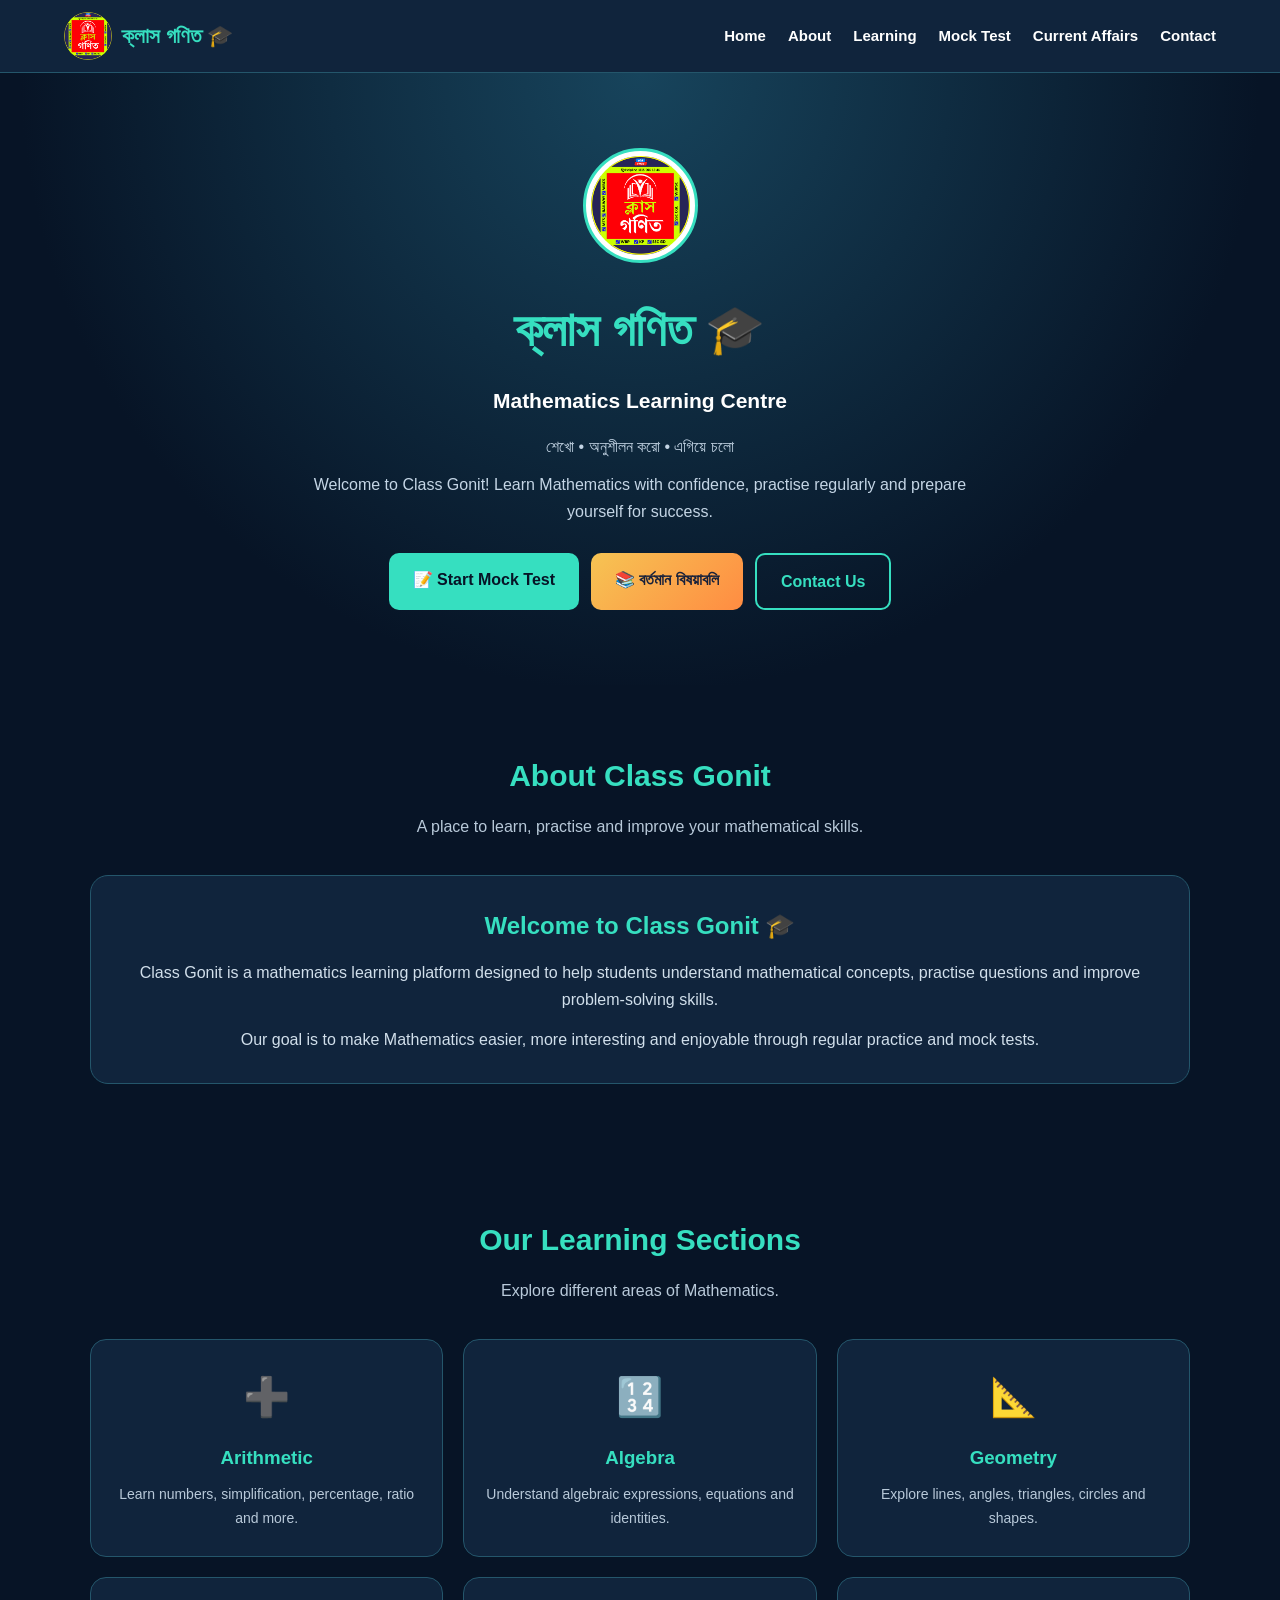
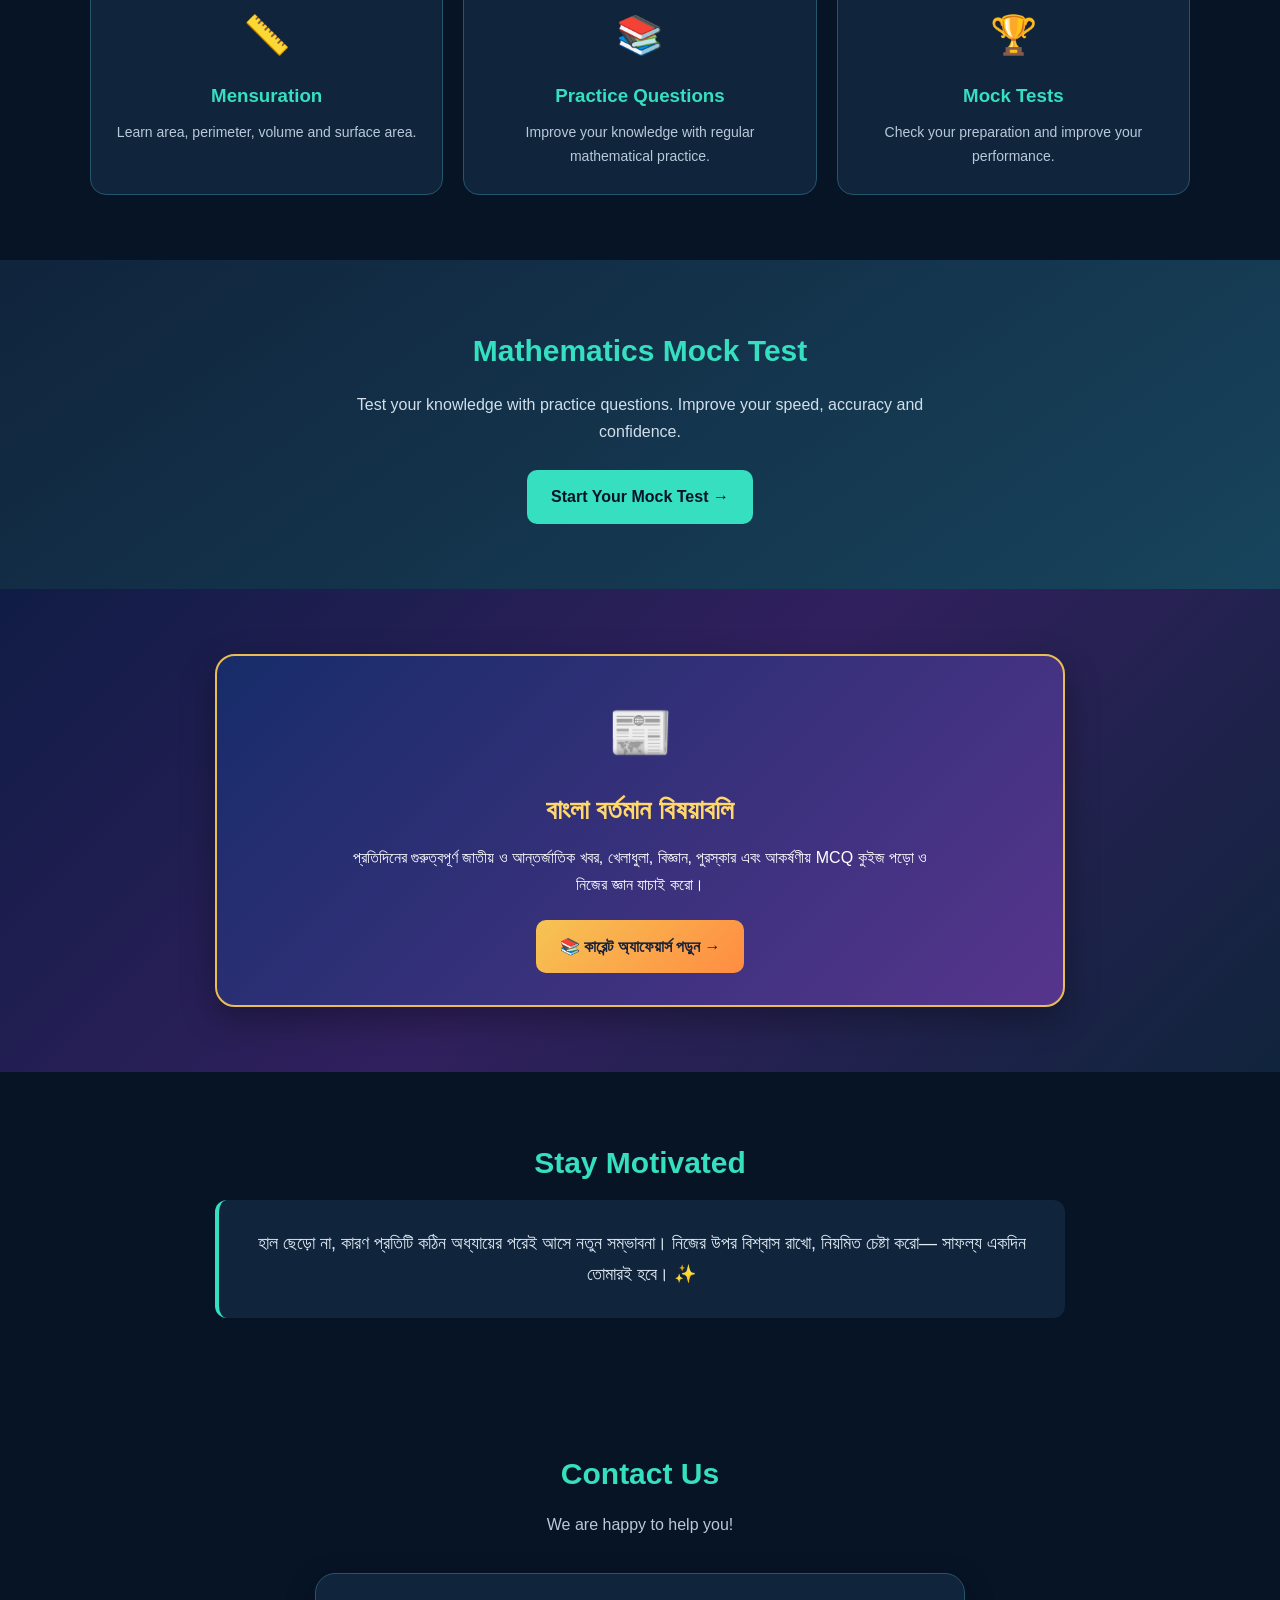
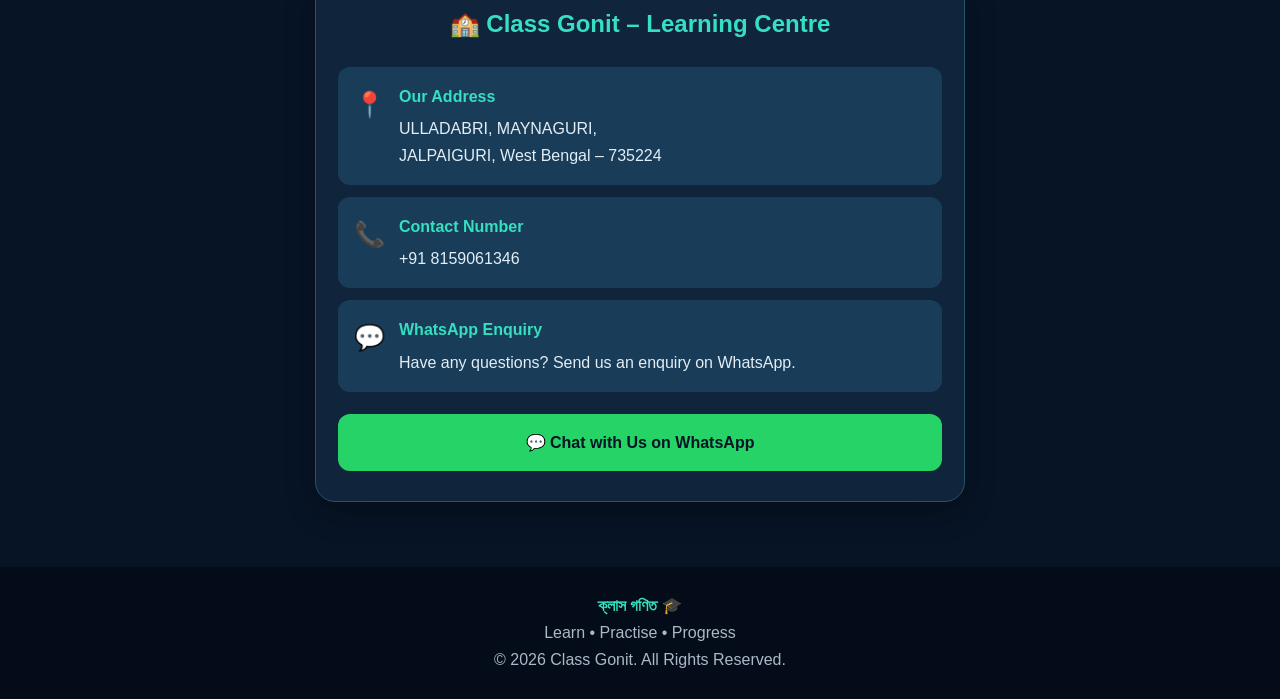
==== commit 0cf83139: "Update index.html" ====
--- a/index.html
+++ b/index.html
@@ -4,592 +4,199 @@
 <head>
 <meta charset="UTF-8">
 <meta name="viewport" content="width=device-width, initial-scale=1.0">
-
 <title>Class Gonit 🎓 | Mathematics Learning Centre</title>
-
-<meta name="description" content="Class Gonit - Learn Mathematics, practise and take mock tests.">
+<meta name="description" content="Class Gonit - Learn Mathematics, practise, take mock tests and read Bengali current affairs.">
 
 <style>
-*{
-  margin:0;
-  padding:0;
-  box-sizing:border-box;
-  scroll-behavior:smooth;
+*{margin:0;padding:0;box-sizing:border-box;scroll-behavior:smooth}
+body{font-family:Arial,sans-serif;background:#071426;color:#fff;line-height:1.7}
+a{text-decoration:none}
+header{background:#10243c;padding:12px 5%;position:sticky;top:0;z-index:100;border-bottom:1px solid #24566b}
+.navbar{max-width:1200px;margin:auto;display:flex;align-items:center;justify-content:space-between}
+.brand{display:flex;align-items:center;gap:10px;color:#36dfc0;font-size:21px;font-weight:bold}
+.brand img{width:48px;height:48px;object-fit:contain;border-radius:50%}
+.menu{display:flex;gap:22px;align-items:center}
+.menu a{color:white;font-size:15px;font-weight:bold}
+.menu a:hover{color:#36dfc0}
+.menu-btn{display:none;background:#36dfc0;color:#071426;border:0;padding:9px 13px;border-radius:8px;font-size:20px}
+.hero{padding:75px 20px;text-align:center;background:radial-gradient(circle at top,#17445c,#071426 70%)}
+.hero-logo{width:115px;height:115px;object-fit:contain;border-radius:50%;border:3px solid #36dfc0;padding:5px;background:#fff;margin-bottom:18px}
+.hero h1{font-size:clamp(30px,6vw,48px);color:#36dfc0;margin-bottom:12px}
+.hero h2{font-size:21px;margin-bottom:15px}
+.hero p{max-width:700px;margin:10px auto;color:#c4d5e5}
+.hero-buttons{display:flex;justify-content:center;flex-wrap:wrap;gap:12px;margin-top:28px}
+.btn{display:inline-block;padding:13px 24px;border-radius:10px;font-weight:bold;transition:.3s}
+.btn-primary{background:#36dfc0;color:#071426}
+.btn-secondary{background:transparent;color:#36dfc0;border:2px solid #36dfc0}
+.btn:hover{transform:translateY(-3px)}
+.btn-current{background:linear-gradient(135deg,#f6c453,#ff8c42);color:#17213b}
+section{padding:65px 20px}
+.section-title{text-align:center;color:#36dfc0;font-size:30px;margin-bottom:12px}
+.section-subtitle{text-align:center;color:#b8c9d9;margin-bottom:35px}
+.content{max-width:1100px;margin:auto}
+.about-box{background:#10243c;padding:30px;border-radius:18px;border:1px solid #24566b;text-align:center}
+.about-box p{color:#d1dfeb;margin-top:12px}
+.cards{display:grid;grid-template-columns:repeat(3,1fr);gap:20px}
+.card{background:#10243c;padding:25px 20px;border-radius:16px;border:1px solid #24566b;text-align:center;transition:.3s}
+.card:hover{transform:translateY(-6px);border-color:#36dfc0}
+.card-icon{font-size:38px;margin-bottom:12px}
+.card h3{color:#36dfc0;margin-bottom:10px}
+.card p{color:#b8c9d9;font-size:14px}
+.mock-section{text-align:center;background:linear-gradient(145deg,#10243c,#17445c)}
+.mock-section p{max-width:650px;margin:15px auto 25px;color:#d1dfeb}
+
+/* CURRENT AFFAIRS */
+.current-section{background:linear-gradient(135deg,#101c45,#31205e,#10243c);text-align:center}
+.current-card{max-width:850px;margin:auto;padding:32px 22px;border-radius:20px;background:linear-gradient(135deg,#172c69,#56358c);border:2px solid #e9bd54;box-shadow:0 12px 35px #0005}
+.current-card .card-icon{font-size:52px}
+.current-card h2{color:#ffd76b;font-size:27px;margin-bottom:10px}
+.current-card p{color:#fff;margin:10px auto 22px;max-width:600px}
+.quote{text-align:center;background:#10243c;border-left:4px solid #36dfc0;border-radius:12px;padding:28px;max-width:850px;margin:auto;color:#e2edf5;font-size:18px}
+.contact-card{max-width:650px;margin:auto;background:#10243c;border:1px solid #24566b;border-radius:20px;padding:30px 22px;box-shadow:0 10px 30px #0005}
+.contact-card h3{text-align:center;color:#36dfc0;font-size:24px;margin-bottom:22px}
+.contact-item{display:flex;align-items:flex-start;gap:14px;padding:16px;margin:12px 0;background:#193d59;border-radius:12px}
+.contact-icon{font-size:25px}
+.contact-item h4{color:#36dfc0;margin-bottom:5px}
+.contact-item p{color:#e2edf5;overflow-wrap:anywhere}
+.whatsapp-button{display:block;text-align:center;background:#25D366;color:#071426;padding:15px;border-radius:12px;margin-top:22px;font-weight:bold;transition:.3s}
+.whatsapp-button:hover{background:#1ebe5d;transform:translateY(-3px)}
+footer{background:#030c18;padding:25px 15px;text-align:center;color:#aab9c8}
+footer strong{color:#36dfc0}
+
+@media(max-width:768px){
+header{padding:10px 4%}
+.brand{font-size:18px}
+.brand img{width:42px;height:42px}
+.menu-btn{display:block}
+.menu{display:none;position:absolute;top:68px;left:0;width:100%;background:#10243c;flex-direction:column;padding:20px;gap:18px;border-top:1px solid #24566b}
+.menu.active{display:flex}
+.hero{padding:55px 16px}
+.hero h2{font-size:18px}
+section{padding:48px 16px}
+.cards{grid-template-columns:1fr}
+.section-title{font-size:26px}
+.about-box{padding:22px 16px}
+.contact-card{padding:23px 15px}
+.quote{font-size:16px;padding:22px}
+.current-card{padding:25px 16px}
+.current-card h2{font-size:23px}
 }
-
-body{
-  font-family:Arial,sans-serif;
-  background:#071426;
-  color:#fff;
-  line-height:1.7;
-}
-
-a{text-decoration:none}
-
-header{
-  background:#10243c;
-  padding:12px 5%;
-  position:sticky;
-  top:0;
-  z-index:100;
-  border-bottom:1px solid #24566b;
-}
-
-.navbar{
-  max-width:1200px;
-  margin:auto;
-  display:flex;
-  align-items:center;
-  justify-content:space-between;
-}
-
-.brand{
-  display:flex;
-  align-items:center;
-  gap:10px;
-  color:#36dfc0;
-  font-size:21px;
-  font-weight:bold;
-}
-
-.brand img{
-  width:48px;
-  height:48px;
-  object-fit:contain;
-  border-radius:50%;
-}
-
-.menu{
-  display:flex;
-  gap:22px;
-  align-items:center;
-}
-
-.menu a{
-  color:white;
-  font-size:15px;
-  font-weight:bold;
-}
-
-.menu a:hover{color:#36dfc0}
-
-.menu-btn{
-  display:none;
-  background:#36dfc0;
-  color:#071426;
-  border:0;
-  padding:9px 13px;
-  border-radius:8px;
-  font-size:20px;
-}
-
-.hero{
-  padding:75px 20px;
-  text-align:center;
-  background:
-  radial-gradient(circle at top,#17445c,#071426 70%);
-}
-
-.hero-logo{
-  width:115px;
-  height:115px;
-  object-fit:contain;
-  border-radius:50%;
-  border:3px solid #36dfc0;
-  padding:5px;
-  background:#fff;
-  margin-bottom:18px;
-}
-
-.hero h1{
-  font-size:clamp(30px,6vw,48px);
-  color:#36dfc0;
-  margin-bottom:12px;
-}
-
-.hero h2{
-  font-size:21px;
-  margin-bottom:15px;
-}
-
-.hero p{
-  max-width:700px;
-  margin:10px auto;
-  color:#c4d5e5;
-}
-
-.hero-buttons{
-  display:flex;
-  justify-content:center;
-  flex-wrap:wrap;
-  gap:12px;
-  margin-top:28px;
-}
-
-.btn{
-  display:inline-block;
-  padding:13px 24px;
-  border-radius:10px;
-  font-weight:bold;
-  transition:.3s;
-}
-
-.btn-primary{
-  background:#36dfc0;
-  color:#071426;
-}
-
-.btn-secondary{
-  background:transparent;
-  color:#36dfc0;
-  border:2px solid #36dfc0;
-}
-
-.btn:hover{
-  transform:translateY(-3px);
-}
-
-section{
-  padding:65px 20px;
-}
-
-.section-title{
-  text-align:center;
-  color:#36dfc0;
-  font-size:30px;
-  margin-bottom:12px;
-}
-
-.section-subtitle{
-  text-align:center;
-  color:#b8c9d9;
-  margin-bottom:35px;
-}
-
-.content{
-  max-width:1100px;
-  margin:auto;
-}
-
-.about-box{
-  background:#10243c;
-  padding:30px;
-  border-radius:18px;
-  border:1px solid #24566b;
-  text-align:center;
-}
-
-.about-box p{
-  color:#d1dfeb;
-  margin-top:12px;
-}
-
-.cards{
-  display:grid;
-  grid-template-columns:repeat(3,1fr);
-  gap:20px;
-}
-
-.card{
-  background:#10243c;
-  padding:25px 20px;
-  border-radius:16px;
-  border:1px solid #24566b;
-  text-align:center;
-  transition:.3s;
-}
-
-.card:hover{
-  transform:translateY(-6px);
-  border-color:#36dfc0;
-}
-
-.card-icon{
-  font-size:38px;
-  margin-bottom:12px;
-}
-
-.card h3{
-  color:#36dfc0;
-  margin-bottom:10px;
-}
-
-.card p{
-  color:#b8c9d9;
-  font-size:14px;
-}
-
-.mock-section{
-  text-align:center;
-  background:linear-gradient(145deg,#10243c,#17445c);
-}
-
-.mock-section p{
-  max-width:650px;
-  margin:15px auto 25px;
-  color:#d1dfeb;
-}
-
-.quote{
-  text-align:center;
-  background:#10243c;
-  border-left:4px solid #36dfc0;
-  border-radius:12px;
-  padding:28px;
-  max-width:850px;
-  margin:auto;
-  color:#e2edf5;
-  font-size:18px;
-}
-
-.contact-card{
-  max-width:650px;
-  margin:auto;
-  background:#10243c;
-  border:1px solid #24566b;
-  border-radius:20px;
-  padding:30px 22px;
-  box-shadow:0 10px 30px #0005;
-}
-
-.contact-card h3{
-  text-align:center;
-  color:#36dfc0;
-  font-size:24px;
-  margin-bottom:22px;
-}
-
-.contact-item{
-  display:flex;
-  align-items:flex-start;
-  gap:14px;
-  padding:16px;
-  margin:12px 0;
-  background:#193d59;
-  border-radius:12px;
-}
-
-.contact-icon{
-  font-size:25px;
-}
-
-.contact-item h4{
-  color:#36dfc0;
-  margin-bottom:5px;
-}
-
-.contact-item p{
-  color:#e2edf5;
-  overflow-wrap:anywhere;
-}
-
-.whatsapp-button{
-  display:block;
-  text-align:center;
-  background:#25D366;
-  color:#071426;
-  padding:15px;
-  border-radius:12px;
-  margin-top:22px;
-  font-weight:bold;
-  transition:.3s;
-}
-
-.whatsapp-button:hover{
-  background:#1ebe5d;
-  transform:translateY(-3px);
-}
-
-footer{
-  background:#030c18;
-  padding:25px 15px;
-  text-align:center;
-  color:#aab9c8;
-}
-
-footer strong{
-  color:#36dfc0;
-}
-
-@media(max-width:768px){
-
-  header{padding:10px 4%}
-
-  .brand{font-size:18px}
-
-  .brand img{
-    width:42px;
-    height:42px;
-  }
-
-  .menu-btn{display:block}
-
-  .menu{
-    display:none;
-    position:absolute;
-    top:68px;
-    left:0;
-    width:100%;
-    background:#10243c;
-    flex-direction:column;
-    padding:20px;
-    gap:18px;
-    border-top:1px solid #24566b;
-  }
-
-  .menu.active{display:flex}
-
-  .hero{padding:55px 16px}
-
-  .hero h2{font-size:18px}
-
-  section{padding:48px 16px}
-
-  .cards{grid-template-columns:1fr}
-
-  .section-title{font-size:26px}
-
-  .about-box{padding:22px 16px}
-
-  .contact-card{padding:23px 15px}
-
-  .quote{font-size:16px;padding:22px}
-}
-
 </style>
 </head>
 
 <body>
 
-<!-- NAVIGATION -->
-
 <header>
 <nav class="navbar">
-
 <a href="index.html" class="brand">
 <img src="logo.png" alt="Class Gonit Logo">
 <span>ক্লাস গণিত 🎓</span>
 </a>
-
 <button class="menu-btn" onclick="toggleMenu()" aria-label="Open menu">☰</button>
-
 <div class="menu" id="menu">
 <a href="#home" onclick="closeMenu()">Home</a>
 <a href="#about" onclick="closeMenu()">About</a>
 <a href="#learning" onclick="closeMenu()">Learning</a>
 <a href="mock-test.html">Mock Test</a>
+<a href="current-affairs.html">Current Affairs</a>
 <a href="#contact" onclick="closeMenu()">Contact</a>
 </div>
-
 </nav>
 </header>
 
-<!-- HERO SECTION -->
-
 <section class="hero" id="home">
-
 <img src="logo.png" alt="Class Gonit Logo" class="hero-logo">
-
 <h1>ক্লাস গণিত 🎓</h1>
-
 <h2>Mathematics Learning Centre</h2>
-
-<p>
-শেখো • অনুশীলন করো • এগিয়ে চলো
-</p>
-
-<p>
-Welcome to Class Gonit! Learn Mathematics with confidence,
-practise regularly and prepare yourself for success.
-</p>
-
+<p>শেখো • অনুশীলন করো • এগিয়ে চলো</p>
+<p>Welcome to Class Gonit! Learn Mathematics with confidence, practise regularly and prepare yourself for success.</p>
 <div class="hero-buttons">
-<a href="mock-test.html" class="btn btn-primary">
-📝 Start Mock Test
-</a>
-
-<a href="#contact" class="btn btn-secondary">
-Contact Us
-</a>
-</div>
-
-</section>
-
-<!-- ABOUT SECTION -->
+<a href="mock-test.html" class="btn btn-primary">📝 Start Mock Test</a>
+<a href="current-affairs.html" class="btn btn-current">📚 বর্তমান বিষয়াবলি</a>
+<a href="#contact" class="btn btn-secondary">Contact Us</a>
+</div>
+</section>
 
 <section id="about">
 <div class="content">
-
 <h2 class="section-title">About Class Gonit</h2>
-
-<p class="section-subtitle">
-A place to learn, practise and improve your mathematical skills.
-</p>
-
+<p class="section-subtitle">A place to learn, practise and improve your mathematical skills.</p>
 <div class="about-box">
-
 <h2 style="color:#36dfc0">Welcome to Class Gonit 🎓</h2>
-
-<p>
-Class Gonit is a mathematics learning platform designed
-to help students understand mathematical concepts,
-practise questions and improve problem-solving skills.
-</p>
-
-<p>
-Our goal is to make Mathematics easier, more interesting
-and enjoyable through regular practice and mock tests.
-</p>
-
-</div>
-</div>
-</section>
-
-<!-- LEARNING SECTION -->
+<p>Class Gonit is a mathematics learning platform designed to help students understand mathematical concepts, practise questions and improve problem-solving skills.</p>
+<p>Our goal is to make Mathematics easier, more interesting and enjoyable through regular practice and mock tests.</p>
+</div>
+</div>
+</section>
 
 <section id="learning">
 <div class="content">
-
 <h2 class="section-title">Our Learning Sections</h2>
-
-<p class="section-subtitle">
-Explore different areas of Mathematics.
-</p>
-
+<p class="section-subtitle">Explore different areas of Mathematics.</p>
 <div class="cards">
-
-<div class="card">
-<div class="card-icon">➕</div>
-<h3>Arithmetic</h3>
-<p>Learn numbers, simplification, percentage, ratio and more.</p>
-</div>
-
-<div class="card">
-<div class="card-icon">🔢</div>
-<h3>Algebra</h3>
-<p>Understand algebraic expressions, equations and identities.</p>
-</div>
-
-<div class="card">
-<div class="card-icon">📐</div>
-<h3>Geometry</h3>
-<p>Explore lines, angles, triangles, circles and shapes.</p>
-</div>
-
-<div class="card">
-<div class="card-icon">📏</div>
-<h3>Mensuration</h3>
-<p>Learn area, perimeter, volume and surface area.</p>
-</div>
-
-<div class="card">
-<div class="card-icon">📚</div>
-<h3>Practice Questions</h3>
-<p>Improve your knowledge with regular mathematical practice.</p>
-</div>
-
-<div class="card">
-<div class="card-icon">🏆</div>
-<h3>Mock Tests</h3>
-<p>Check your preparation and improve your performance.</p>
-</div>
-
-</div>
-</div>
-</section>
-
-<!-- MOCK TEST SECTION -->
+<div class="card"><div class="card-icon">➕</div><h3>Arithmetic</h3><p>Learn numbers, simplification, percentage, ratio and more.</p></div>
+<div class="card"><div class="card-icon">🔢</div><h3>Algebra</h3><p>Understand algebraic expressions, equations and identities.</p></div>
+<div class="card"><div class="card-icon">📐</div><h3>Geometry</h3><p>Explore lines, angles, triangles, circles and shapes.</p></div>
+<div class="card"><div class="card-icon">📏</div><h3>Mensuration</h3><p>Learn area, perimeter, volume and surface area.</p></div>
+<div class="card"><div class="card-icon">📚</div><h3>Practice Questions</h3><p>Improve your knowledge with regular mathematical practice.</p></div>
+<div class="card"><div class="card-icon">🏆</div><h3>Mock Tests</h3><p>Check your preparation and improve your performance.</p></div>
+</div>
+</div>
+</section>
 
 <section class="mock-section">
 <div class="content">
-
 <h2 class="section-title">Mathematics Mock Test</h2>
-
-<p>
-Test your knowledge with practice questions.
-Improve your speed, accuracy and confidence.
-</p>
-
-<a href="mock-test.html" class="btn btn-primary">
-Start Your Mock Test →
-</a>
-
-</div>
-</section>
-
-<!-- MOTIVATION -->
+<p>Test your knowledge with practice questions. Improve your speed, accuracy and confidence.</p>
+<a href="mock-test.html" class="btn btn-primary">Start Your Mock Test →</a>
+</div>
+</section>
+
+<!-- NEW CURRENT AFFAIRS SECTION -->
+<section class="current-section">
+<div class="content">
+<div class="current-card">
+<div class="card-icon">📰</div>
+<h2>বাংলা বর্তমান বিষয়াবলি</h2>
+<p>প্রতিদিনের গুরুত্বপূর্ণ জাতীয় ও আন্তর্জাতিক খবর, খেলাধুলা, বিজ্ঞান, পুরস্কার এবং আকর্ষণীয় MCQ কুইজ পড়ো ও নিজের জ্ঞান যাচাই করো।</p>
+<a href="current-affairs.html" class="btn btn-current">📚 কারেন্ট অ্যাফেয়ার্স পড়ুন →</a>
+</div>
+</div>
+</section>
 
 <section>
 <div class="content">
-
 <h2 class="section-title">Stay Motivated</h2>
-
 <div class="quote">
 হাল ছেড়ো না, কারণ প্রতিটি কঠিন অধ্যায়ের পরেই আসে নতুন সম্ভাবনা।
 নিজের উপর বিশ্বাস রাখো, নিয়মিত চেষ্টা করো—
 সাফল্য একদিন তোমারই হবে। ✨
 </div>
-
-</div>
-</section>
-
-<!-- CONTACT SECTION -->
+</div>
+</section>
 
 <section id="contact">
 <div class="content">
-
 <h2 class="section-title">Contact Us</h2>
-
-<p class="section-subtitle">
-We are happy to help you!
-</p>
-
+<p class="section-subtitle">We are happy to help you!</p>
 <div class="contact-card">
-
 <h3>🏫 Class Gonit – Learning Centre</h3>
-
 <div class="contact-item">
 <div class="contact-icon">📍</div>
-<div>
-<h4>Our Address</h4>
-<p>
-ULLADABRI, MAYNAGURI,<br>
-JALPAIGURI, West Bengal – 735224
-</p>
-</div>
-</div>
-
+<div><h4>Our Address</h4><p>ULLADABRI, MAYNAGURI,<br>JALPAIGURI, West Bengal – 735224</p></div>
+</div>
 <div class="contact-item">
 <div class="contact-icon">📞</div>
-<div>
-<h4>Contact Number</h4>
-<p>+91 8159061346</p>
-</div>
-</div>
-
+<div><h4>Contact Number</h4><p>+91 8159061346</p></div>
+</div>
 <div class="contact-item">
 <div class="contact-icon">💬</div>
-<div>
-<h4>WhatsApp Enquiry</h4>
-<p>Have any questions? Send us an enquiry on WhatsApp.</p>
-</div>
-</div>
-
-<a
-class="whatsapp-button"
-href="https://wa.me/918159061346?text=Hello%20Class%20Gonit!%20I%20want%20to%20make%20an%20enquiry%20about%20your%20classes."
-target="_blank"
-rel="noopener noreferrer">
-
-💬 Chat with Us on WhatsApp
-
-</a>
-
-</div>
-</div>
-</section>
-
-<!-- FOOTER -->
+<div><h4>WhatsApp Enquiry</h4><p>Have any questions? Send us an enquiry on WhatsApp.</p></div>
+</div>
+<a class="whatsapp-button" href="https://wa.me/918159061346?text=Hello%20Class%20Gonit!%20I%20want%20to%20make%20an%20enquiry%20about%20your%20classes." target="_blank" rel="noopener noreferrer">💬 Chat with Us on WhatsApp</a>
+</div>
+</div>
+</section>
 
 <footer>
 <p><strong>ক্লাস গণিত 🎓</strong></p>
@@ -599,11 +206,10 @@
 
 <script>
 function toggleMenu(){
- document.getElementById("menu").classList.toggle("active");
+document.getElementById("menu").classList.toggle("active");
 }
-
 function closeMenu(){
- document.getElementById("menu").classList.remove("active");
+document.getElementById("menu").classList.remove("active");
 }
 </script>
 
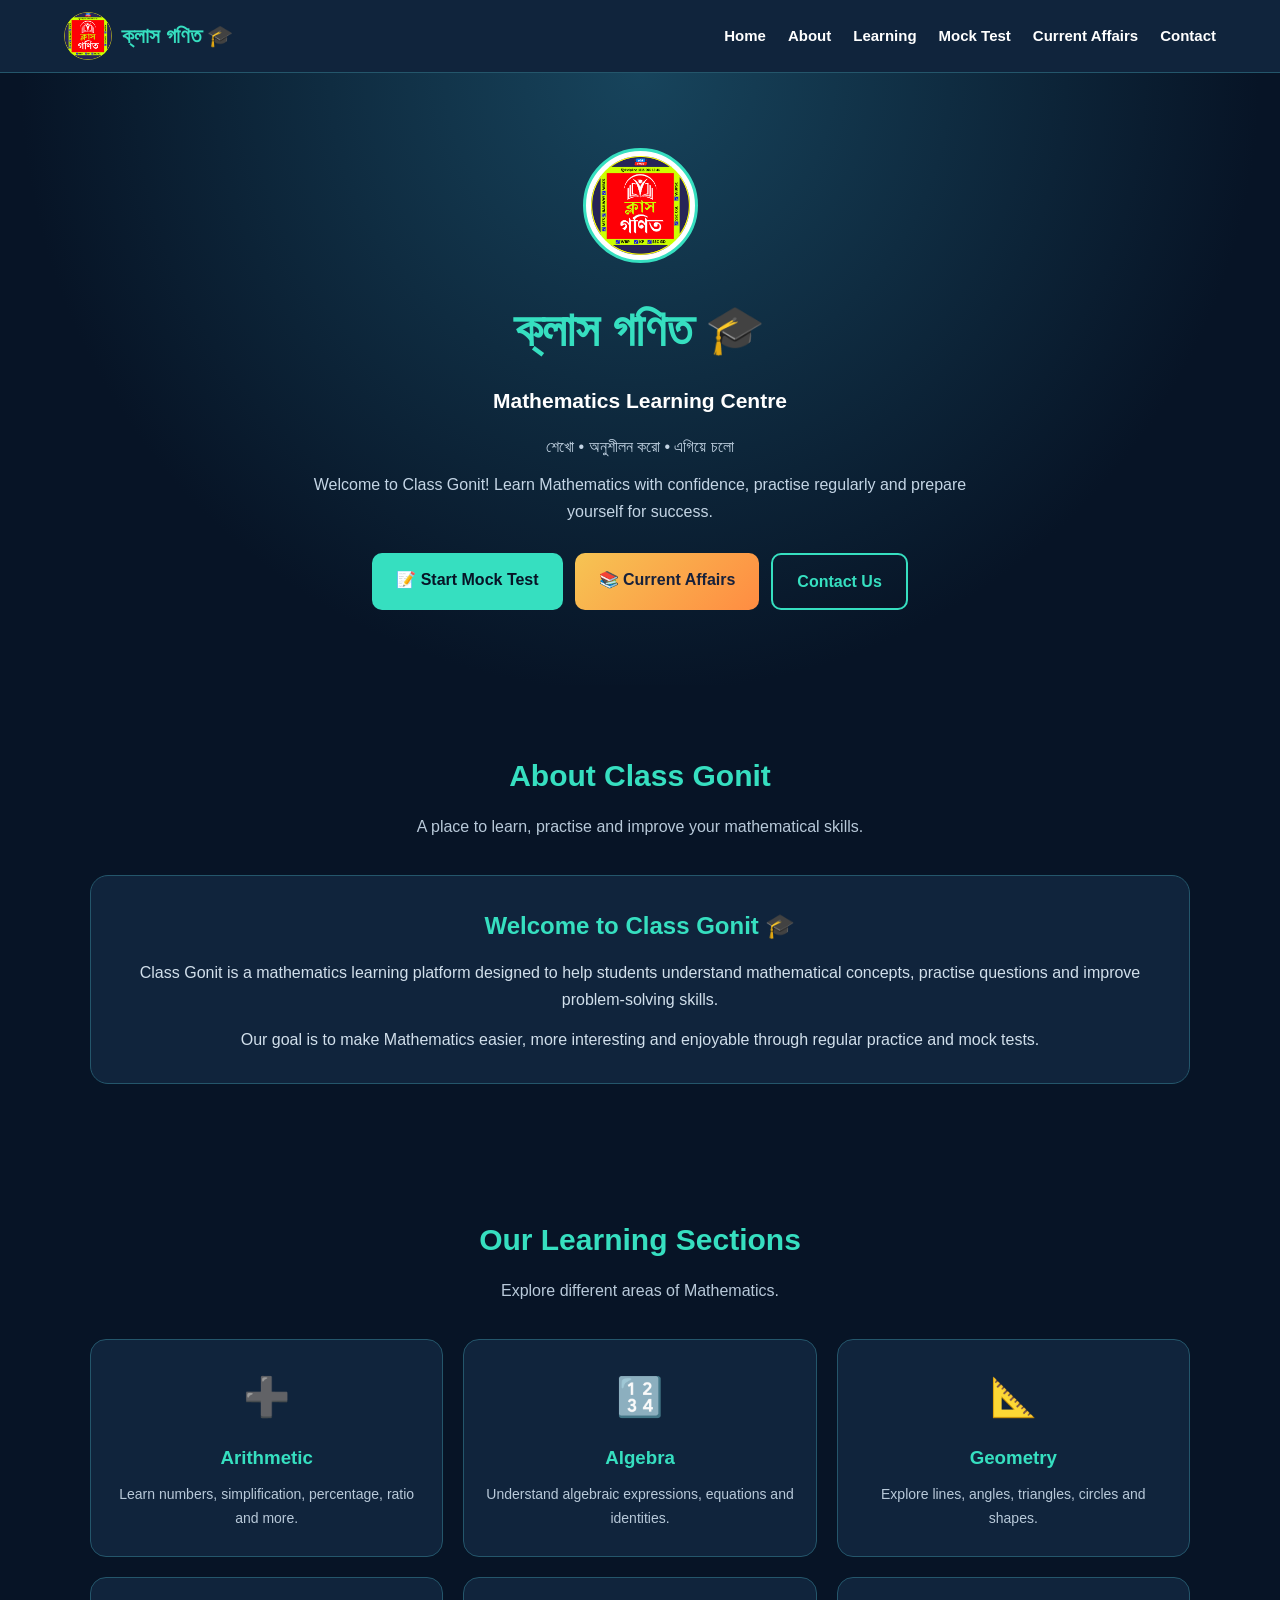
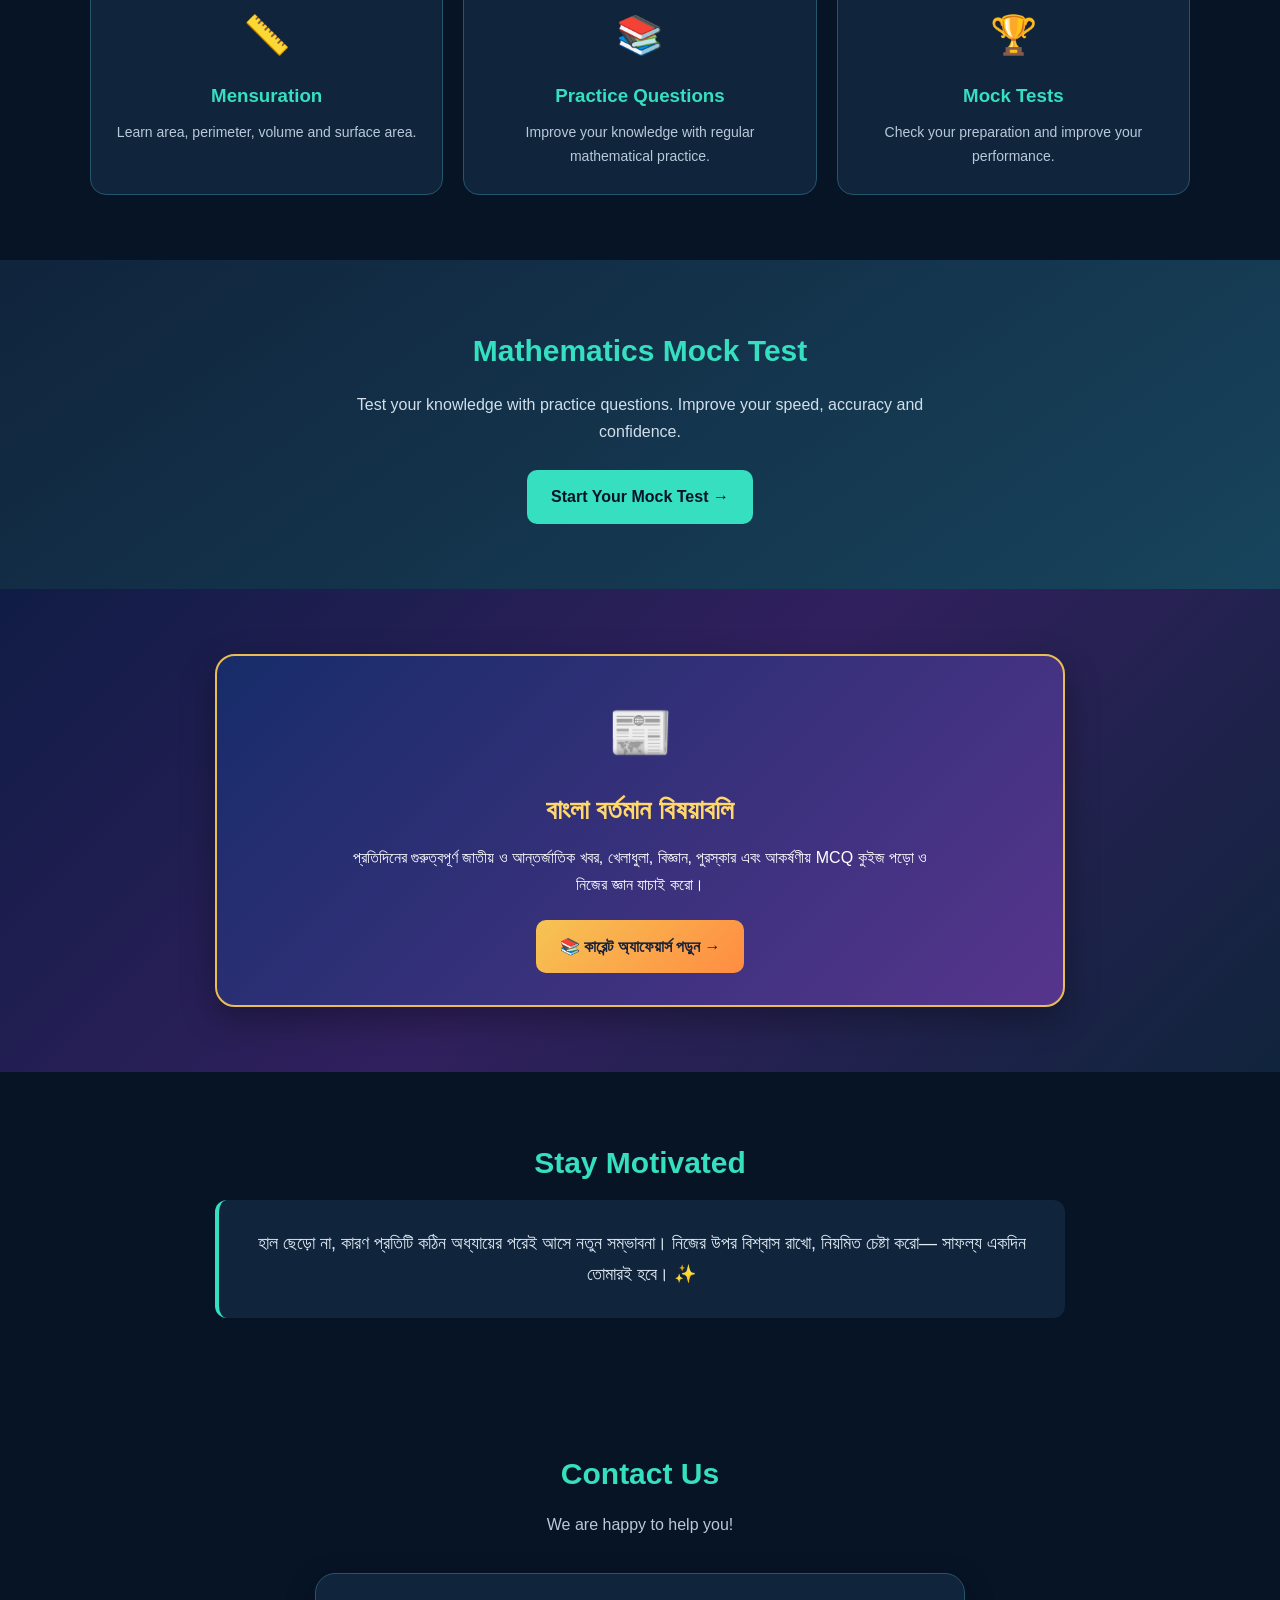
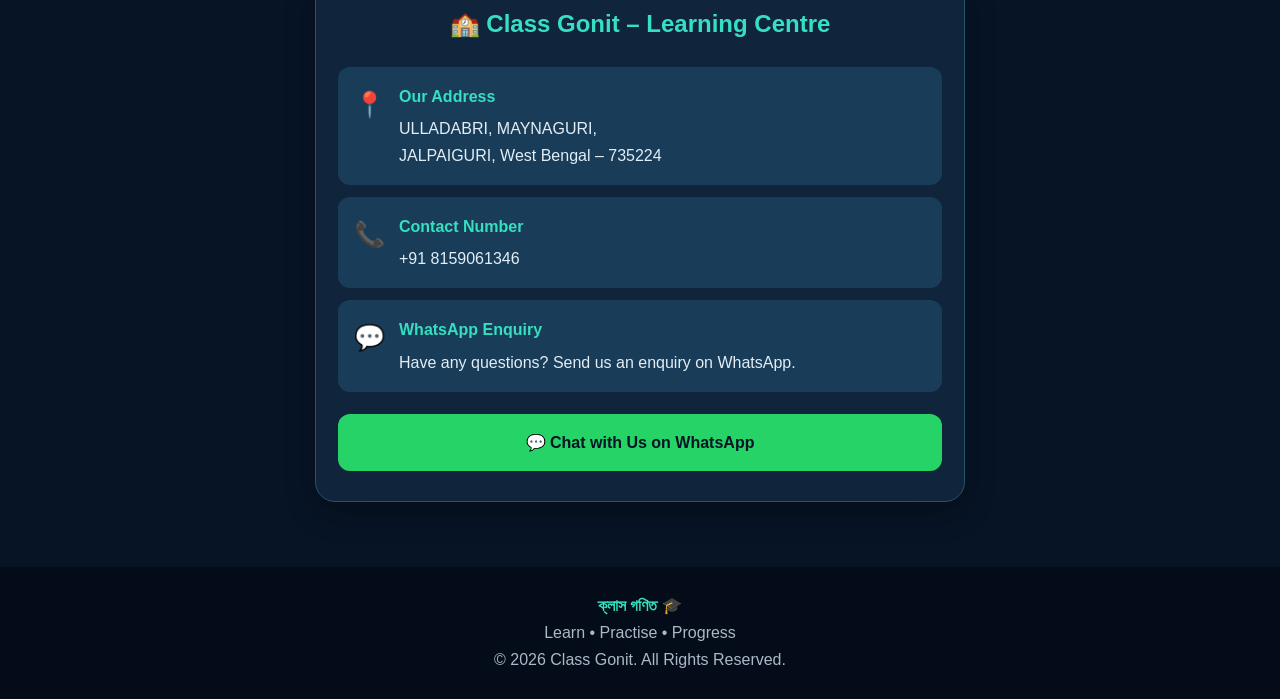
==== commit 560e1681: "Update index.html" ====
--- a/index.html
+++ b/index.html
@@ -112,7 +112,7 @@
 <p>Welcome to Class Gonit! Learn Mathematics with confidence, practise regularly and prepare yourself for success.</p>
 <div class="hero-buttons">
 <a href="mock-test.html" class="btn btn-primary">📝 Start Mock Test</a>
-<a href="current-affairs.html" class="btn btn-current">📚 বর্তমান বিষয়াবলি</a>
+<a href="current-affairs.html" class="btn btn-current">📚 Current Affairs</a>
 <a href="#contact" class="btn btn-secondary">Contact Us</a>
 </div>
 </section>
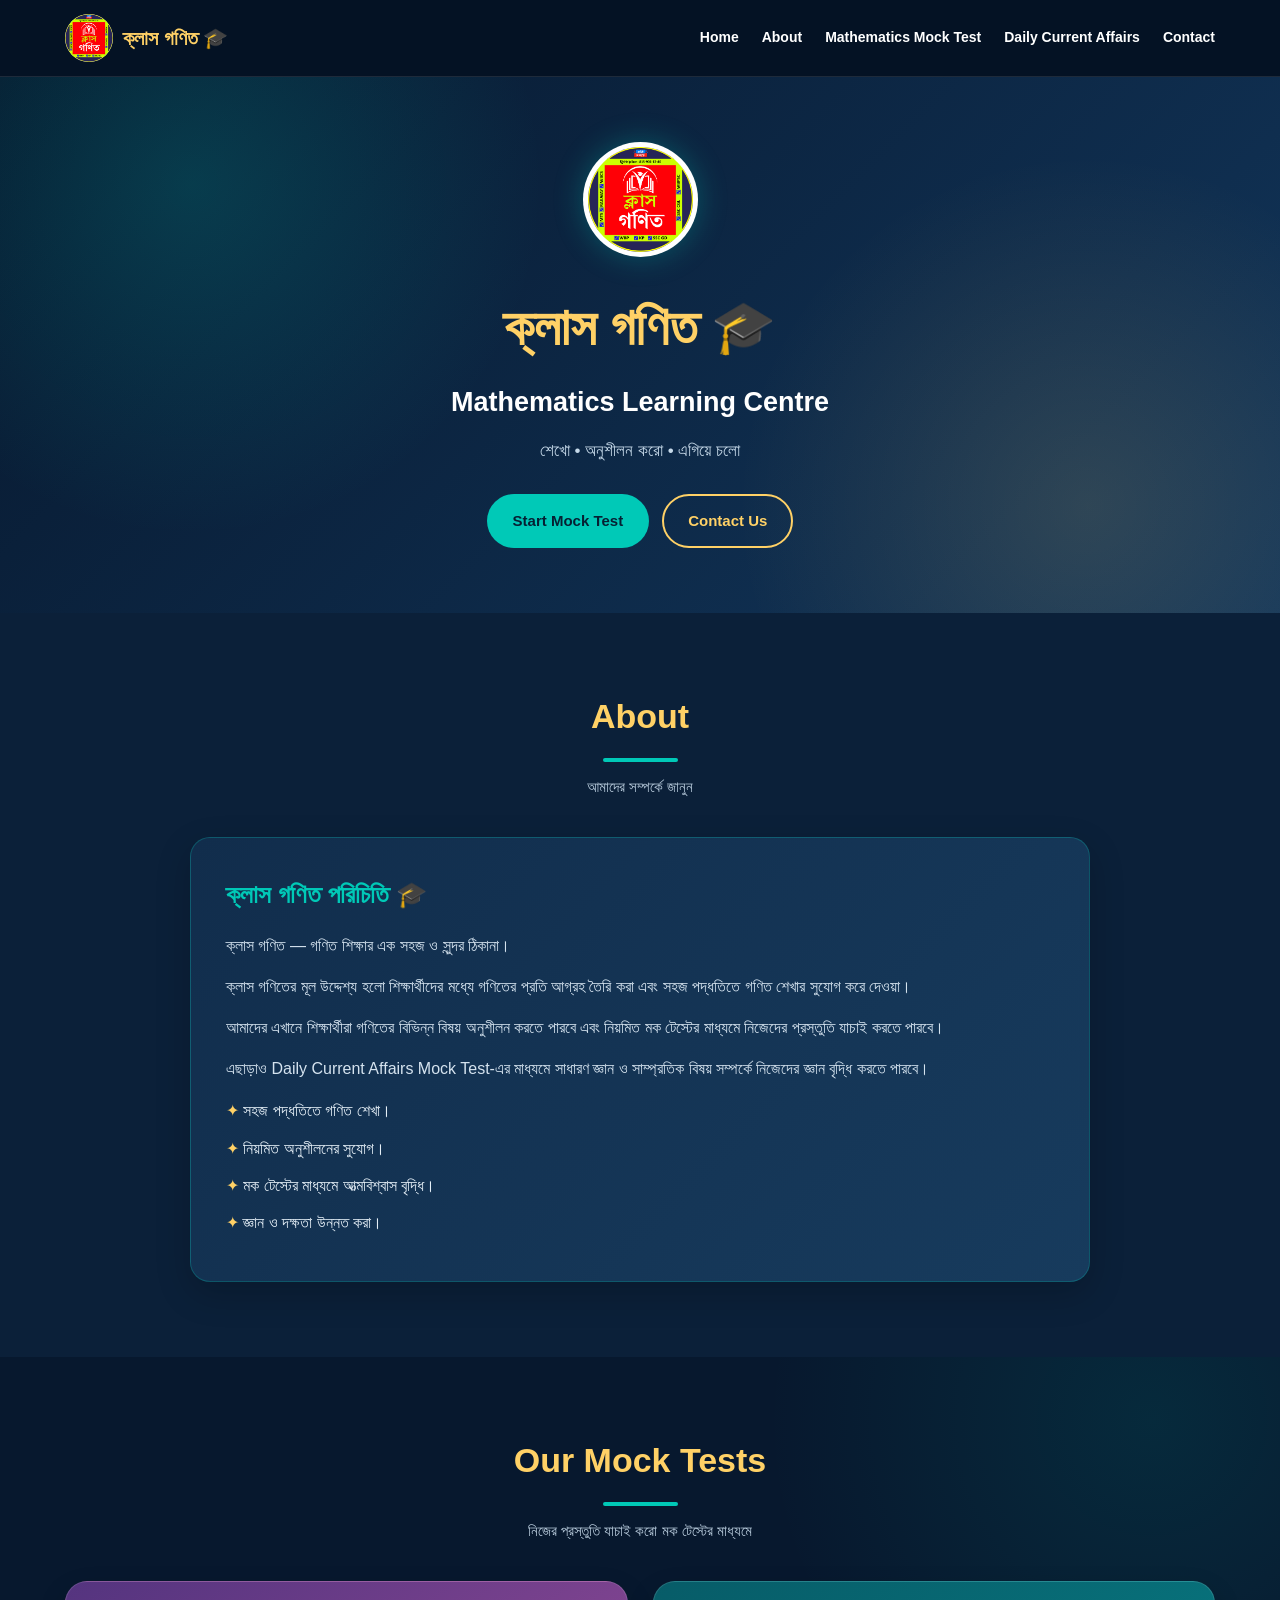
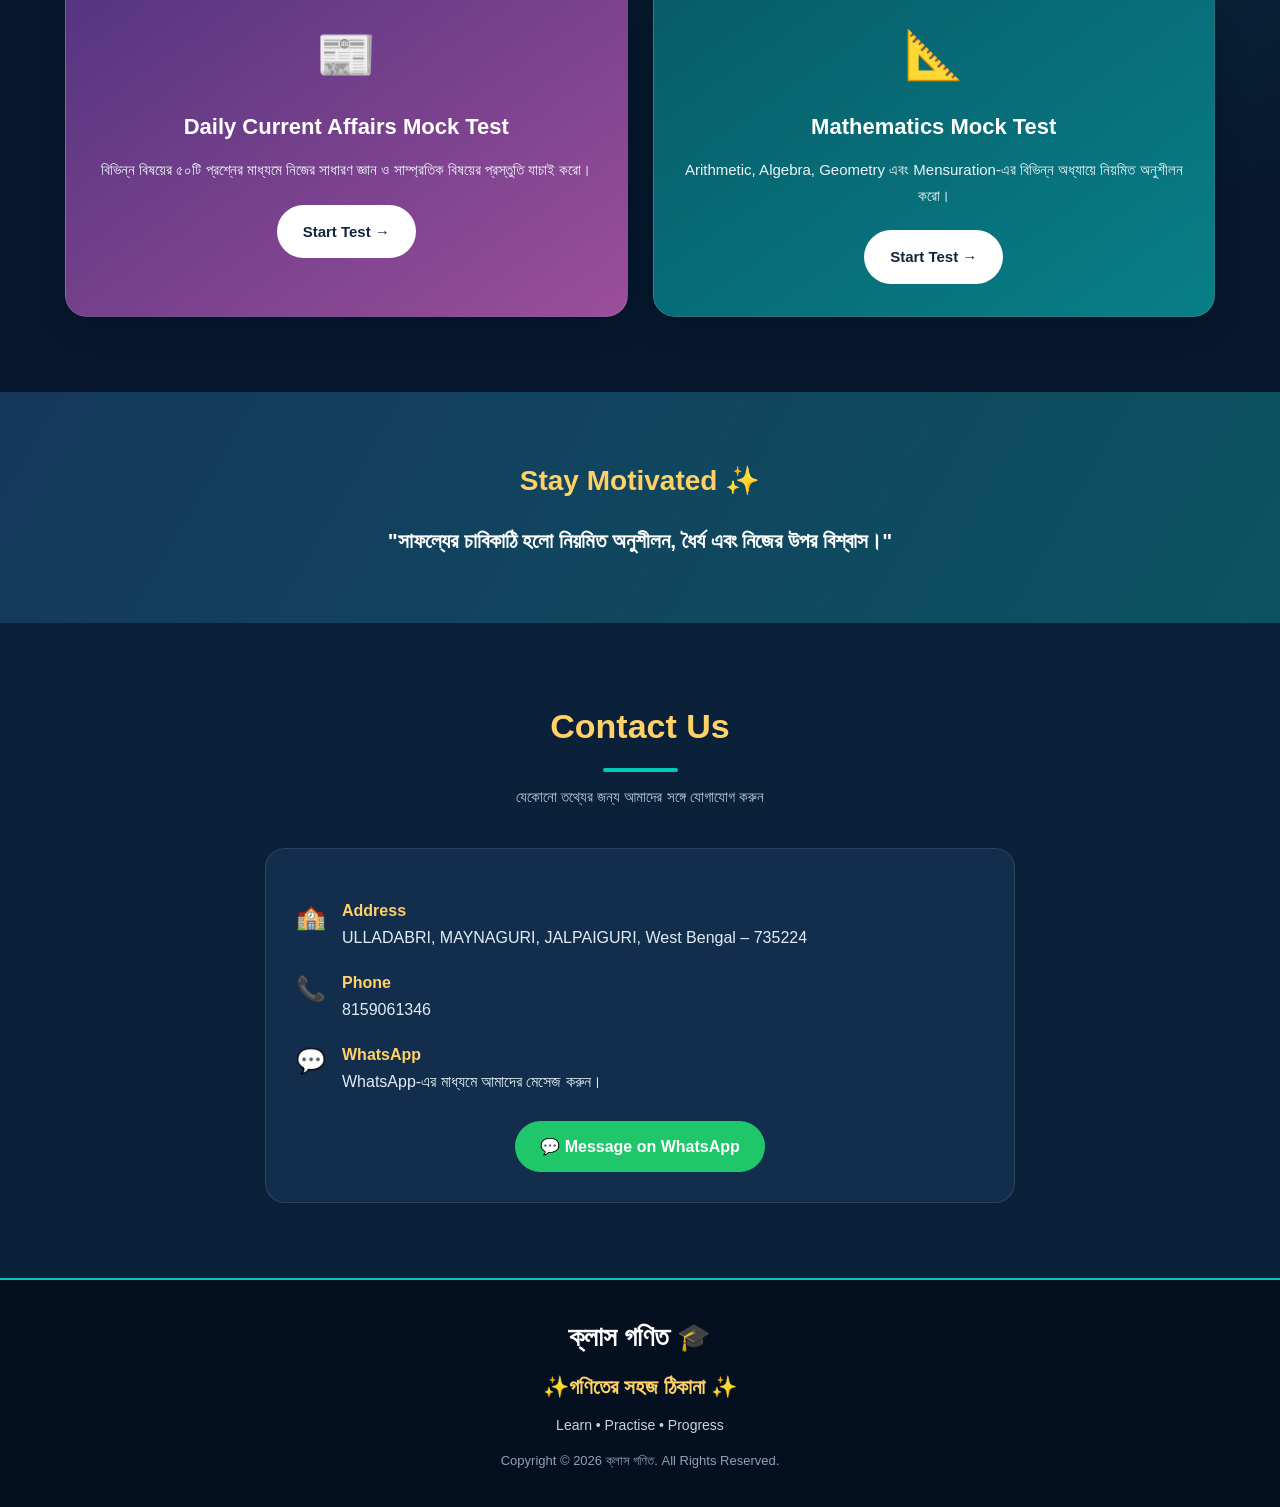
==== commit f1c13f3e: "Update index.html" ====
--- a/index.html
+++ b/index.html
@@ -1,216 +1,770 @@
 
 <!DOCTYPE html>
-<html lang="en">
+<html lang="bn">
 <head>
 <meta charset="UTF-8">
 <meta name="viewport" content="width=device-width, initial-scale=1.0">
-<title>Class Gonit 🎓 | Mathematics Learning Centre</title>
-<meta name="description" content="Class Gonit - Learn Mathematics, practise, take mock tests and read Bengali current affairs.">
+
+<title>ক্লাস গণিত 🎓 | Mathematics Learning Centre</title>
+<meta name="description" content="ক্লাস গণিত - গণিত অনুশীলন, Mathematics Mock Test এবং Daily Current Affairs Mock Test।">
 
 <style>
-*{margin:0;padding:0;box-sizing:border-box;scroll-behavior:smooth}
-body{font-family:Arial,sans-serif;background:#071426;color:#fff;line-height:1.7}
-a{text-decoration:none}
-header{background:#10243c;padding:12px 5%;position:sticky;top:0;z-index:100;border-bottom:1px solid #24566b}
-.navbar{max-width:1200px;margin:auto;display:flex;align-items:center;justify-content:space-between}
-.brand{display:flex;align-items:center;gap:10px;color:#36dfc0;font-size:21px;font-weight:bold}
-.brand img{width:48px;height:48px;object-fit:contain;border-radius:50%}
-.menu{display:flex;gap:22px;align-items:center}
-.menu a{color:white;font-size:15px;font-weight:bold}
-.menu a:hover{color:#36dfc0}
-.menu-btn{display:none;background:#36dfc0;color:#071426;border:0;padding:9px 13px;border-radius:8px;font-size:20px}
-.hero{padding:75px 20px;text-align:center;background:radial-gradient(circle at top,#17445c,#071426 70%)}
-.hero-logo{width:115px;height:115px;object-fit:contain;border-radius:50%;border:3px solid #36dfc0;padding:5px;background:#fff;margin-bottom:18px}
-.hero h1{font-size:clamp(30px,6vw,48px);color:#36dfc0;margin-bottom:12px}
-.hero h2{font-size:21px;margin-bottom:15px}
-.hero p{max-width:700px;margin:10px auto;color:#c4d5e5}
-.hero-buttons{display:flex;justify-content:center;flex-wrap:wrap;gap:12px;margin-top:28px}
-.btn{display:inline-block;padding:13px 24px;border-radius:10px;font-weight:bold;transition:.3s}
-.btn-primary{background:#36dfc0;color:#071426}
-.btn-secondary{background:transparent;color:#36dfc0;border:2px solid #36dfc0}
-.btn:hover{transform:translateY(-3px)}
-.btn-current{background:linear-gradient(135deg,#f6c453,#ff8c42);color:#17213b}
-section{padding:65px 20px}
-.section-title{text-align:center;color:#36dfc0;font-size:30px;margin-bottom:12px}
-.section-subtitle{text-align:center;color:#b8c9d9;margin-bottom:35px}
-.content{max-width:1100px;margin:auto}
-.about-box{background:#10243c;padding:30px;border-radius:18px;border:1px solid #24566b;text-align:center}
-.about-box p{color:#d1dfeb;margin-top:12px}
-.cards{display:grid;grid-template-columns:repeat(3,1fr);gap:20px}
-.card{background:#10243c;padding:25px 20px;border-radius:16px;border:1px solid #24566b;text-align:center;transition:.3s}
-.card:hover{transform:translateY(-6px);border-color:#36dfc0}
-.card-icon{font-size:38px;margin-bottom:12px}
-.card h3{color:#36dfc0;margin-bottom:10px}
-.card p{color:#b8c9d9;font-size:14px}
-.mock-section{text-align:center;background:linear-gradient(145deg,#10243c,#17445c)}
-.mock-section p{max-width:650px;margin:15px auto 25px;color:#d1dfeb}
-
-/* CURRENT AFFAIRS */
-.current-section{background:linear-gradient(135deg,#101c45,#31205e,#10243c);text-align:center}
-.current-card{max-width:850px;margin:auto;padding:32px 22px;border-radius:20px;background:linear-gradient(135deg,#172c69,#56358c);border:2px solid #e9bd54;box-shadow:0 12px 35px #0005}
-.current-card .card-icon{font-size:52px}
-.current-card h2{color:#ffd76b;font-size:27px;margin-bottom:10px}
-.current-card p{color:#fff;margin:10px auto 22px;max-width:600px}
-.quote{text-align:center;background:#10243c;border-left:4px solid #36dfc0;border-radius:12px;padding:28px;max-width:850px;margin:auto;color:#e2edf5;font-size:18px}
-.contact-card{max-width:650px;margin:auto;background:#10243c;border:1px solid #24566b;border-radius:20px;padding:30px 22px;box-shadow:0 10px 30px #0005}
-.contact-card h3{text-align:center;color:#36dfc0;font-size:24px;margin-bottom:22px}
-.contact-item{display:flex;align-items:flex-start;gap:14px;padding:16px;margin:12px 0;background:#193d59;border-radius:12px}
-.contact-icon{font-size:25px}
-.contact-item h4{color:#36dfc0;margin-bottom:5px}
-.contact-item p{color:#e2edf5;overflow-wrap:anywhere}
-.whatsapp-button{display:block;text-align:center;background:#25D366;color:#071426;padding:15px;border-radius:12px;margin-top:22px;font-weight:bold;transition:.3s}
-.whatsapp-button:hover{background:#1ebe5d;transform:translateY(-3px)}
-footer{background:#030c18;padding:25px 15px;text-align:center;color:#aab9c8}
-footer strong{color:#36dfc0}
-
-@media(max-width:768px){
-header{padding:10px 4%}
-.brand{font-size:18px}
-.brand img{width:42px;height:42px}
-.menu-btn{display:block}
-.menu{display:none;position:absolute;top:68px;left:0;width:100%;background:#10243c;flex-direction:column;padding:20px;gap:18px;border-top:1px solid #24566b}
-.menu.active{display:flex}
-.hero{padding:55px 16px}
-.hero h2{font-size:18px}
-section{padding:48px 16px}
-.cards{grid-template-columns:1fr}
-.section-title{font-size:26px}
-.about-box{padding:22px 16px}
-.contact-card{padding:23px 15px}
-.quote{font-size:16px;padding:22px}
-.current-card{padding:25px 16px}
-.current-card h2{font-size:23px}
+* {
+    margin: 0;
+    padding: 0;
+    box-sizing: border-box;
+    scroll-behavior: smooth;
+}
+
+:root {
+    --navy: #07182e;
+    --navy2: #102b4c;
+    --teal: #00c9b7;
+    --gold: #ffd166;
+    --white: #ffffff;
+    --light: #eaf3fa;
+}
+
+body {
+    font-family: Arial, "Noto Sans Bengali", sans-serif;
+    background: var(--navy);
+    color: var(--white);
+    line-height: 1.7;
+}
+
+a {
+    text-decoration: none;
+    color: inherit;
+}
+
+.container {
+    width: 90%;
+    max-width: 1150px;
+    margin: auto;
+}
+
+/* HEADER */
+
+header {
+    background: rgba(5, 19, 37, 0.97);
+    position: sticky;
+    top: 0;
+    z-index: 1000;
+    border-bottom: 1px solid rgba(255,255,255,0.1);
+}
+
+.navbar {
+    min-height: 76px;
+    display: flex;
+    align-items: center;
+    justify-content: space-between;
+    gap: 15px;
+}
+
+.brand {
+    display: flex;
+    align-items: center;
+    gap: 10px;
+    font-size: 20px;
+    font-weight: bold;
+    color: var(--gold);
+}
+
+.brand img {
+    width: 48px;
+    height: 48px;
+    object-fit: contain;
+    border-radius: 50%;
+    background: white;
+}
+
+.nav-links {
+    display: flex;
+    align-items: center;
+    gap: 23px;
+}
+
+.nav-links a {
+    font-size: 14px;
+    font-weight: bold;
+    transition: 0.3s;
+}
+
+.nav-links a:hover {
+    color: var(--teal);
+}
+
+.menu-btn {
+    display: none;
+    background: var(--teal);
+    border: none;
+    color: var(--navy);
+    font-size: 25px;
+    padding: 3px 12px;
+    border-radius: 7px;
+    cursor: pointer;
+}
+
+/* HERO */
+
+.hero {
+    min-height: 520px;
+    display: flex;
+    align-items: center;
+    justify-content: center;
+    text-align: center;
+    padding: 65px 15px;
+    background:
+      radial-gradient(circle at 15% 20%, rgba(0,201,183,.18), transparent 30%),
+      radial-gradient(circle at 85% 80%, rgba(255,209,102,.13), transparent 30%),
+      linear-gradient(135deg, #07182e, #12365b);
+}
+
+.hero-logo {
+    width: 115px;
+    height: 115px;
+    object-fit: contain;
+    background: white;
+    border-radius: 50%;
+    padding: 5px;
+    box-shadow: 0 0 30px rgba(0,201,183,.3);
+    margin-bottom: 18px;
+}
+
+.hero h1 {
+    font-size: clamp(32px, 6vw, 52px);
+    color: var(--gold);
+    margin-bottom: 8px;
+}
+
+.hero h2 {
+    font-size: clamp(19px, 4vw, 27px);
+    margin-bottom: 12px;
+}
+
+.hero p {
+    color: #c6d9e9;
+    font-size: 17px;
+    margin-bottom: 28px;
+}
+
+.hero-buttons {
+    display: flex;
+    justify-content: center;
+    flex-wrap: wrap;
+    gap: 13px;
+}
+
+/* BUTTONS */
+
+.btn {
+    display: inline-block;
+    padding: 12px 24px;
+    border-radius: 30px;
+    font-weight: bold;
+    font-size: 15px;
+    transition: 0.3s;
+    border: 2px solid transparent;
+}
+
+.btn:hover {
+    transform: translateY(-3px);
+}
+
+.btn-primary {
+    background: var(--teal);
+    color: #062033;
+}
+
+.btn-outline {
+    border-color: var(--gold);
+    color: var(--gold);
+}
+
+.btn-gold {
+    background: var(--gold);
+    color: #17243a;
+}
+
+/* COMMON SECTIONS */
+
+section {
+    padding: 75px 0;
+}
+
+.section-title {
+    text-align: center;
+    margin-bottom: 38px;
+}
+
+.section-title h2 {
+    font-size: clamp(25px, 4vw, 34px);
+    color: var(--gold);
+    margin-bottom: 8px;
+}
+
+.section-title p {
+    color: #b8cbdc;
+    font-size: 15px;
+}
+
+.section-title .line {
+    width: 75px;
+    height: 4px;
+    background: var(--teal);
+    border-radius: 10px;
+    margin: 12px auto;
+}
+
+/* ABOUT */
+
+.about-section {
+    background: #0b2039;
+}
+
+.about-card {
+    max-width: 900px;
+    margin: auto;
+    background: linear-gradient(135deg, #112d4c, #173b5d);
+    border: 1px solid rgba(0,201,183,.25);
+    border-radius: 20px;
+    padding: 35px;
+    box-shadow: 0 12px 35px rgba(0,0,0,.2);
+}
+
+.about-card h3 {
+    color: var(--teal);
+    font-size: 25px;
+    margin-bottom: 16px;
+}
+
+.about-card p {
+    color: #d5e3ef;
+    margin-bottom: 14px;
+    font-size: 16px;
+}
+
+.about-card ul {
+    list-style: none;
+    margin-top: 15px;
+}
+
+.about-card li {
+    margin: 10px 0;
+    color: #e5eff7;
+}
+
+.about-card li::before {
+    content: "✦ ";
+    color: var(--gold);
+}
+
+/* MOCK TEST */
+
+.mock-section {
+    background:
+      radial-gradient(circle at 90% 10%, rgba(0,201,183,.10), transparent 30%),
+      #07182e;
+}
+
+.test-grid {
+    display: grid;
+    grid-template-columns: repeat(2, 1fr);
+    gap: 25px;
+}
+
+.test-card {
+    padding: 32px 25px;
+    border-radius: 22px;
+    text-align: center;
+    transition: .3s;
+    border: 1px solid rgba(255,255,255,.12);
+    box-shadow: 0 12px 28px rgba(0,0,0,.2);
+}
+
+.test-card:hover {
+    transform: translateY(-7px);
+}
+
+.current-card {
+    background: linear-gradient(145deg, #54347f, #9b4e9b);
+}
+
+.math-card {
+    background: linear-gradient(145deg, #075c68, #087f87);
+}
+
+.card-icon {
+    font-size: 48px;
+    margin-bottom: 12px;
+}
+
+.test-card h3 {
+    font-size: 22px;
+    margin-bottom: 12px;
+}
+
+.test-card p {
+    color: #edf5fa;
+    margin-bottom: 22px;
+    font-size: 15px;
+}
+
+.test-card .btn {
+    background: white;
+    color: #12243b;
+}
+
+/* MOTIVATION */
+
+.motivation {
+    text-align: center;
+    background: linear-gradient(120deg, #15385c, #0c5361);
+    padding: 65px 20px;
+}
+
+.motivation h2 {
+    color: var(--gold);
+    font-size: 28px;
+    margin-bottom: 18px;
+}
+
+.motivation blockquote {
+    max-width: 750px;
+    margin: auto;
+    font-size: 21px;
+    font-weight: bold;
+    color: white;
+}
+
+/* CONTACT */
+
+.contact-section {
+    background: #0b2039;
+}
+
+.contact-card {
+    max-width: 750px;
+    margin: auto;
+    background: #122e4c;
+    border-radius: 20px;
+    padding: 30px;
+    border: 1px solid rgba(255,255,255,.1);
+}
+
+.contact-item {
+    display: flex;
+    gap: 14px;
+    align-items: flex-start;
+    margin: 18px 0;
+    color: #e1edf6;
+    overflow-wrap: anywhere;
+}
+
+.contact-icon {
+    font-size: 24px;
+    min-width: 32px;
+}
+
+.contact-item strong {
+    color: var(--gold);
+}
+
+.whatsapp-btn {
+    display: block;
+    width: fit-content;
+    margin: 25px auto 0;
+    background: #20c76a;
+    color: white;
+    padding: 12px 25px;
+    border-radius: 30px;
+    font-weight: bold;
+    transition: .3s;
+}
+
+.whatsapp-btn:hover {
+    background: #13a957;
+    transform: translateY(-3px);
+}
+
+/* FOOTER */
+
+footer {
+    background: #04101f;
+    border-top: 2px solid var(--teal);
+    text-align: center;
+    padding: 35px 15px;
+}
+
+.footer-brand {
+    color: white;
+    font-size: 27px;
+    font-weight: bold;
+    margin-bottom: 5px;
+}
+
+.footer-tagline {
+    color: var(--gold);
+    font-size: 21px;
+    font-weight: bold;
+    margin: 8px 0;
+}
+
+.footer-motto {
+    color: #c5d4e2;
+    font-size: 14px;
+    margin-top: 10px;
+}
+
+.copyright {
+    color: #8da2b6;
+    font-size: 13px;
+    margin-top: 12px;
+}
+
+/* MOBILE RESPONSIVE */
+
+@media(max-width: 850px) {
+    .menu-btn {
+        display: block;
+    }
+
+    .nav-links {
+        display: none;
+        position: absolute;
+        top: 76px;
+        left: 0;
+        width: 100%;
+        background: #07182e;
+        flex-direction: column;
+        align-items: stretch;
+        gap: 0;
+        padding: 10px 20px 18px;
+        border-bottom: 1px solid rgba(255,255,255,.15);
+    }
+
+    .nav-links.active {
+        display: flex;
+    }
+
+    .nav-links a {
+        padding: 12px 5px;
+        border-bottom: 1px solid rgba(255,255,255,.08);
+    }
+}
+
+@media(max-width: 650px) {
+    .test-grid {
+        grid-template-columns: 1fr;
+    }
+
+    .hero {
+        min-height: 470px;
+        padding: 50px 15px;
+    }
+
+    .hero-logo {
+        width: 95px;
+        height: 95px;
+    }
+
+    section {
+        padding: 55px 0;
+    }
+
+    .about-card {
+        padding: 23px 19px;
+    }
+
+    .contact-card {
+        padding: 22px 17px;
+    }
+
+    .footer-tagline {
+        font-size: 18px;
+    }
+
+    .hero-buttons .btn {
+        width: 100%;
+        max-width: 250px;
+    }
 }
 </style>
 </head>
 
 <body>
 
+<!-- HEADER & NAVIGATION -->
+
 <header>
-<nav class="navbar">
-<a href="index.html" class="brand">
-<img src="logo.png" alt="Class Gonit Logo">
-<span>ক্লাস গণিত 🎓</span>
-</a>
-<button class="menu-btn" onclick="toggleMenu()" aria-label="Open menu">☰</button>
-<div class="menu" id="menu">
-<a href="#home" onclick="closeMenu()">Home</a>
-<a href="#about" onclick="closeMenu()">About</a>
-<a href="#learning" onclick="closeMenu()">Learning</a>
-<a href="mock-test.html">Mock Test</a>
-<a href="current-affairs.html">Current Affairs</a>
-<a href="#contact" onclick="closeMenu()">Contact</a>
-</div>
-</nav>
+    <div class="container navbar">
+
+        <a href="index.html" class="brand">
+            <img src="logo.png" alt="ক্লাস গণিত Logo">
+            <span>ক্লাস গণিত 🎓</span>
+        </a>
+
+        <button class="menu-btn" onclick="toggleMenu()" aria-label="Open navigation menu">
+            ☰
+        </button>
+
+        <nav class="nav-links" id="navLinks">
+            <a href="index.html">Home</a>
+            <a href="#about">About</a>
+            <a href="mock-test.html">Mathematics Mock Test</a>
+            <a href="current-affairs.html">Daily Current Affairs</a>
+            <a href="#contact">Contact</a>
+        </nav>
+
+    </div>
 </header>
 
-<section class="hero" id="home">
-<img src="logo.png" alt="Class Gonit Logo" class="hero-logo">
-<h1>ক্লাস গণিত 🎓</h1>
-<h2>Mathematics Learning Centre</h2>
-<p>শেখো • অনুশীলন করো • এগিয়ে চলো</p>
-<p>Welcome to Class Gonit! Learn Mathematics with confidence, practise regularly and prepare yourself for success.</p>
-<div class="hero-buttons">
-<a href="mock-test.html" class="btn btn-primary">📝 Start Mock Test</a>
-<a href="current-affairs.html" class="btn btn-current">📚 Current Affairs</a>
-<a href="#contact" class="btn btn-secondary">Contact Us</a>
-</div>
+<!-- HERO SECTION -->
+
+<section class="hero">
+    <div class="container">
+
+        <img src="logo.png" alt="Class Gonit Logo" class="hero-logo">
+
+        <h1>ক্লাস গণিত 🎓</h1>
+
+        <h2>Mathematics Learning Centre</h2>
+
+        <p>শেখো • অনুশীলন করো • এগিয়ে চলো</p>
+
+        <div class="hero-buttons">
+            <a href="#mock-tests" class="btn btn-primary">
+                Start Mock Test
+            </a>
+
+            <a href="#contact" class="btn btn-outline">
+                Contact Us
+            </a>
+        </div>
+
+    </div>
 </section>
 
-<section id="about">
-<div class="content">
-<h2 class="section-title">About Class Gonit</h2>
-<p class="section-subtitle">A place to learn, practise and improve your mathematical skills.</p>
-<div class="about-box">
-<h2 style="color:#36dfc0">Welcome to Class Gonit 🎓</h2>
-<p>Class Gonit is a mathematics learning platform designed to help students understand mathematical concepts, practise questions and improve problem-solving skills.</p>
-<p>Our goal is to make Mathematics easier, more interesting and enjoyable through regular practice and mock tests.</p>
-</div>
-</div>
+<!-- ABOUT SECTION -->
+
+<section class="about-section" id="about">
+
+    <div class="container">
+
+        <div class="section-title">
+            <h2>About</h2>
+            <div class="line"></div>
+            <p>আমাদের সম্পর্কে জানুন</p>
+        </div>
+
+        <div class="about-card">
+
+            <h3>ক্লাস গণিত পরিচিতি 🎓</h3>
+
+            <p>
+                ক্লাস গণিত — গণিত শিক্ষার এক সহজ ও সুন্দর ঠিকানা।
+            </p>
+
+            <p>
+                ক্লাস গণিতের মূল উদ্দেশ্য হলো শিক্ষার্থীদের মধ্যে
+                গণিতের প্রতি আগ্রহ তৈরি করা এবং সহজ পদ্ধতিতে
+                গণিত শেখার সুযোগ করে দেওয়া।
+            </p>
+
+            <p>
+                আমাদের এখানে শিক্ষার্থীরা গণিতের বিভিন্ন বিষয়
+                অনুশীলন করতে পারবে এবং নিয়মিত মক টেস্টের মাধ্যমে
+                নিজেদের প্রস্তুতি যাচাই করতে পারবে।
+            </p>
+
+            <p>
+                এছাড়াও Daily Current Affairs Mock Test-এর মাধ্যমে
+                সাধারণ জ্ঞান ও সাম্প্রতিক বিষয় সম্পর্কে নিজেদের
+                জ্ঞান বৃদ্ধি করতে পারবে।
+            </p>
+
+            <ul>
+                <li>সহজ পদ্ধতিতে গণিত শেখা।</li>
+                <li>নিয়মিত অনুশীলনের সুযোগ।</li>
+                <li>মক টেস্টের মাধ্যমে আত্মবিশ্বাস বৃদ্ধি।</li>
+                <li>জ্ঞান ও দক্ষতা উন্নত করা।</li>
+            </ul>
+
+        </div>
+
+    </div>
+
 </section>
 
-<section id="learning">
-<div class="content">
-<h2 class="section-title">Our Learning Sections</h2>
-<p class="section-subtitle">Explore different areas of Mathematics.</p>
-<div class="cards">
-<div class="card"><div class="card-icon">➕</div><h3>Arithmetic</h3><p>Learn numbers, simplification, percentage, ratio and more.</p></div>
-<div class="card"><div class="card-icon">🔢</div><h3>Algebra</h3><p>Understand algebraic expressions, equations and identities.</p></div>
-<div class="card"><div class="card-icon">📐</div><h3>Geometry</h3><p>Explore lines, angles, triangles, circles and shapes.</p></div>
-<div class="card"><div class="card-icon">📏</div><h3>Mensuration</h3><p>Learn area, perimeter, volume and surface area.</p></div>
-<div class="card"><div class="card-icon">📚</div><h3>Practice Questions</h3><p>Improve your knowledge with regular mathematical practice.</p></div>
-<div class="card"><div class="card-icon">🏆</div><h3>Mock Tests</h3><p>Check your preparation and improve your performance.</p></div>
-</div>
-</div>
+<!-- MOCK TEST SECTION -->
+
+<section class="mock-section" id="mock-tests">
+
+    <div class="container">
+
+        <div class="section-title">
+            <h2>Our Mock Tests</h2>
+            <div class="line"></div>
+            <p>নিজের প্রস্তুতি যাচাই করো মক টেস্টের মাধ্যমে</p>
+        </div>
+
+        <div class="test-grid">
+
+            <!-- CURRENT AFFAIRS CARD -->
+
+            <div class="test-card current-card">
+
+                <div class="card-icon">📰</div>
+
+                <h3>Daily Current Affairs Mock Test</h3>
+
+                <p>
+                    বিভিন্ন বিষয়ের ৫০টি প্রশ্নের মাধ্যমে
+                    নিজের সাধারণ জ্ঞান ও সাম্প্রতিক বিষয়ের
+                    প্রস্তুতি যাচাই করো।
+                </p>
+
+                <a href="current-affairs.html" class="btn">
+                    Start Test →
+                </a>
+
+            </div>
+
+            <!-- MATHEMATICS CARD -->
+
+            <div class="test-card math-card">
+
+                <div class="card-icon">📐</div>
+
+                <h3>Mathematics Mock Test</h3>
+
+                <p>
+                    Arithmetic, Algebra, Geometry এবং
+                    Mensuration-এর বিভিন্ন অধ্যায়ে
+                    নিয়মিত অনুশীলন করো।
+                </p>
+
+                <a href="mock-test.html" class="btn">
+                    Start Test →
+                </a>
+
+            </div>
+
+        </div>
+
+    </div>
+
 </section>
 
-<section class="mock-section">
-<div class="content">
-<h2 class="section-title">Mathematics Mock Test</h2>
-<p>Test your knowledge with practice questions. Improve your speed, accuracy and confidence.</p>
-<a href="mock-test.html" class="btn btn-primary">Start Your Mock Test →</a>
-</div>
+<!-- MOTIVATION SECTION -->
+
+<section class="motivation">
+
+    <div class="container">
+
+        <h2>Stay Motivated ✨</h2>
+
+        <blockquote>
+            "সাফল্যের চাবিকাঠি হলো নিয়মিত অনুশীলন,
+            ধৈর্য এবং নিজের উপর বিশ্বাস।"
+        </blockquote>
+
+    </div>
+
 </section>
 
-<!-- NEW CURRENT AFFAIRS SECTION -->
-<section class="current-section">
-<div class="content">
-<div class="current-card">
-<div class="card-icon">📰</div>
-<h2>বাংলা বর্তমান বিষয়াবলি</h2>
-<p>প্রতিদিনের গুরুত্বপূর্ণ জাতীয় ও আন্তর্জাতিক খবর, খেলাধুলা, বিজ্ঞান, পুরস্কার এবং আকর্ষণীয় MCQ কুইজ পড়ো ও নিজের জ্ঞান যাচাই করো।</p>
-<a href="current-affairs.html" class="btn btn-current">📚 কারেন্ট অ্যাফেয়ার্স পড়ুন →</a>
-</div>
-</div>
+<!-- CONTACT SECTION -->
+
+<section class="contact-section" id="contact">
+
+    <div class="container">
+
+        <div class="section-title">
+            <h2>Contact Us</h2>
+            <div class="line"></div>
+            <p>যেকোনো তথ্যের জন্য আমাদের সঙ্গে যোগাযোগ করুন</p>
+        </div>
+
+        <div class="contact-card">
+
+            <div class="contact-item">
+                <span class="contact-icon">🏫</span>
+                <div>
+                    <strong>Address</strong><br>
+                    ULLADABRI, MAYNAGURI, JALPAIGURI,
+                    West Bengal – 735224
+                </div>
+            </div>
+
+            <div class="contact-item">
+                <span class="contact-icon">📞</span>
+                <div>
+                    <strong>Phone</strong><br>
+                    <a href="tel:8159061346">8159061346</a>
+                </div>
+            </div>
+
+            <div class="contact-item">
+                <span class="contact-icon">💬</span>
+                <div>
+                    <strong>WhatsApp</strong><br>
+                    WhatsApp-এর মাধ্যমে আমাদের মেসেজ করুন।
+                </div>
+            </div>
+
+            <a
+                class="whatsapp-btn"
+                href="https://wa.me/918159061346?text=Hello%20Class%20Gonit!%20I%20want%20to%20make%20an%20enquiry%20about%20your%20classes."
+                target="_blank"
+                rel="noopener">
+                💬 Message on WhatsApp
+            </a>
+
+        </div>
+
+    </div>
+
 </section>
 
-<section>
-<div class="content">
-<h2 class="section-title">Stay Motivated</h2>
-<div class="quote">
-হাল ছেড়ো না, কারণ প্রতিটি কঠিন অধ্যায়ের পরেই আসে নতুন সম্ভাবনা।
-নিজের উপর বিশ্বাস রাখো, নিয়মিত চেষ্টা করো—
-সাফল্য একদিন তোমারই হবে। ✨
-</div>
-</div>
-</section>
-
-<section id="contact">
-<div class="content">
-<h2 class="section-title">Contact Us</h2>
-<p class="section-subtitle">We are happy to help you!</p>
-<div class="contact-card">
-<h3>🏫 Class Gonit – Learning Centre</h3>
-<div class="contact-item">
-<div class="contact-icon">📍</div>
-<div><h4>Our Address</h4><p>ULLADABRI, MAYNAGURI,<br>JALPAIGURI, West Bengal – 735224</p></div>
-</div>
-<div class="contact-item">
-<div class="contact-icon">📞</div>
-<div><h4>Contact Number</h4><p>+91 8159061346</p></div>
-</div>
-<div class="contact-item">
-<div class="contact-icon">💬</div>
-<div><h4>WhatsApp Enquiry</h4><p>Have any questions? Send us an enquiry on WhatsApp.</p></div>
-</div>
-<a class="whatsapp-button" href="https://wa.me/918159061346?text=Hello%20Class%20Gonit!%20I%20want%20to%20make%20an%20enquiry%20about%20your%20classes." target="_blank" rel="noopener noreferrer">💬 Chat with Us on WhatsApp</a>
-</div>
-</div>
-</section>
+<!-- FOOTER -->
 
 <footer>
-<p><strong>ক্লাস গণিত 🎓</strong></p>
-<p>Learn • Practise • Progress</p>
-<p>© 2026 Class Gonit. All Rights Reserved.</p>
+
+    <div class="container">
+
+        <div class="footer-brand">
+            ক্লাস গণিত 🎓
+        </div>
+
+        <div class="footer-tagline">
+            ✨গণিতের সহজ ঠিকানা ✨
+        </div>
+
+        <p class="footer-motto">
+            Learn • Practise • Progress
+        </p>
+
+        <p class="copyright">
+            Copyright © 2026 ক্লাস গণিত. All Rights Reserved.
+        </p>
+
+    </div>
+
 </footer>
 
+<!-- MOBILE MENU SCRIPT -->
+
 <script>
-function toggleMenu(){
-document.getElementById("menu").classList.toggle("active");
-}
-function closeMenu(){
-document.getElementById("menu").classList.remove("active");
-}
+function toggleMenu() {
+    document.getElementById("navLinks").classList.toggle("active");
+}
+
+// Close mobile menu after clicking a link
+document.querySelectorAll(".nav-links a").forEach(function(link) {
+    link.addEventListener("click", function() {
+        document.getElementById("navLinks").classList.remove("active");
+    });
+});
 </script>
 
 </body>
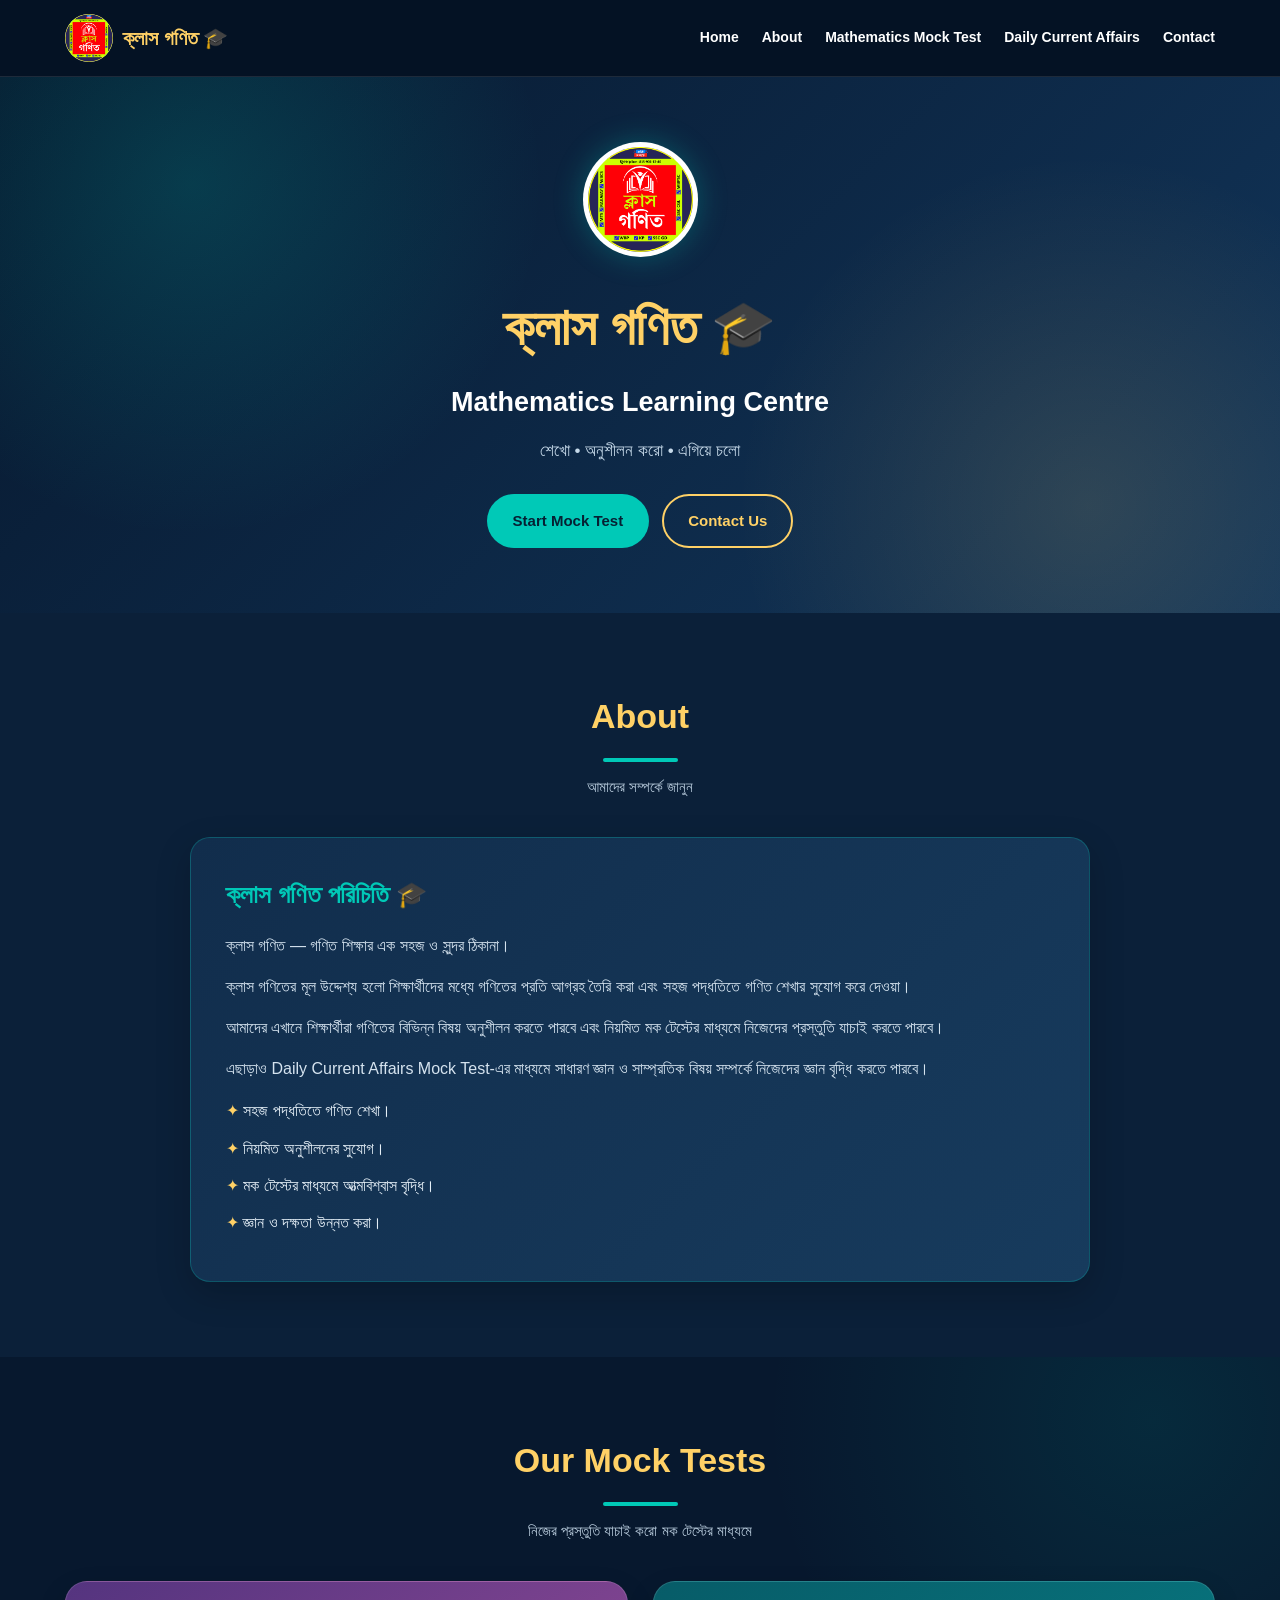
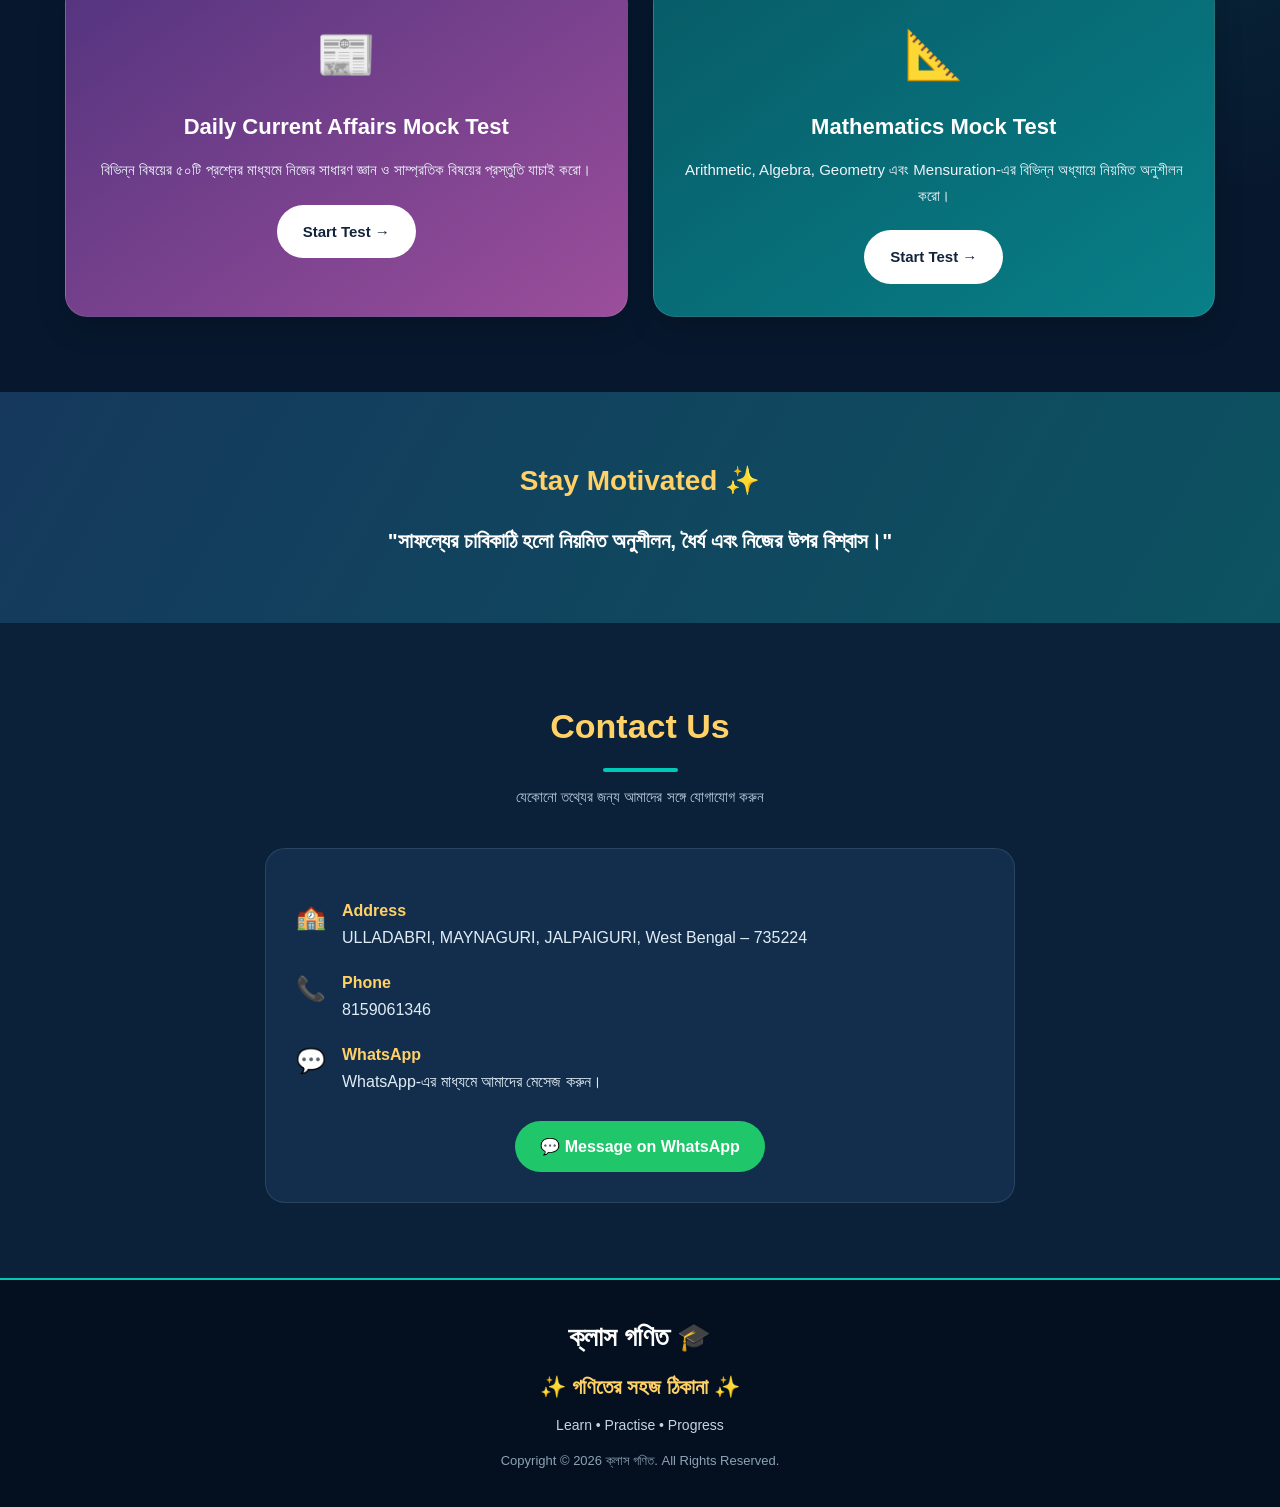
==== commit 68cbb3f1: "Update index.html" ====
--- a/index.html
+++ b/index.html
@@ -737,7 +737,7 @@
         </div>
 
         <div class="footer-tagline">
-            ✨গণিতের সহজ ঠিকানা ✨
+            ✨ গণিতের সহজ ঠিকানা ✨
         </div>
 
         <p class="footer-motto">
